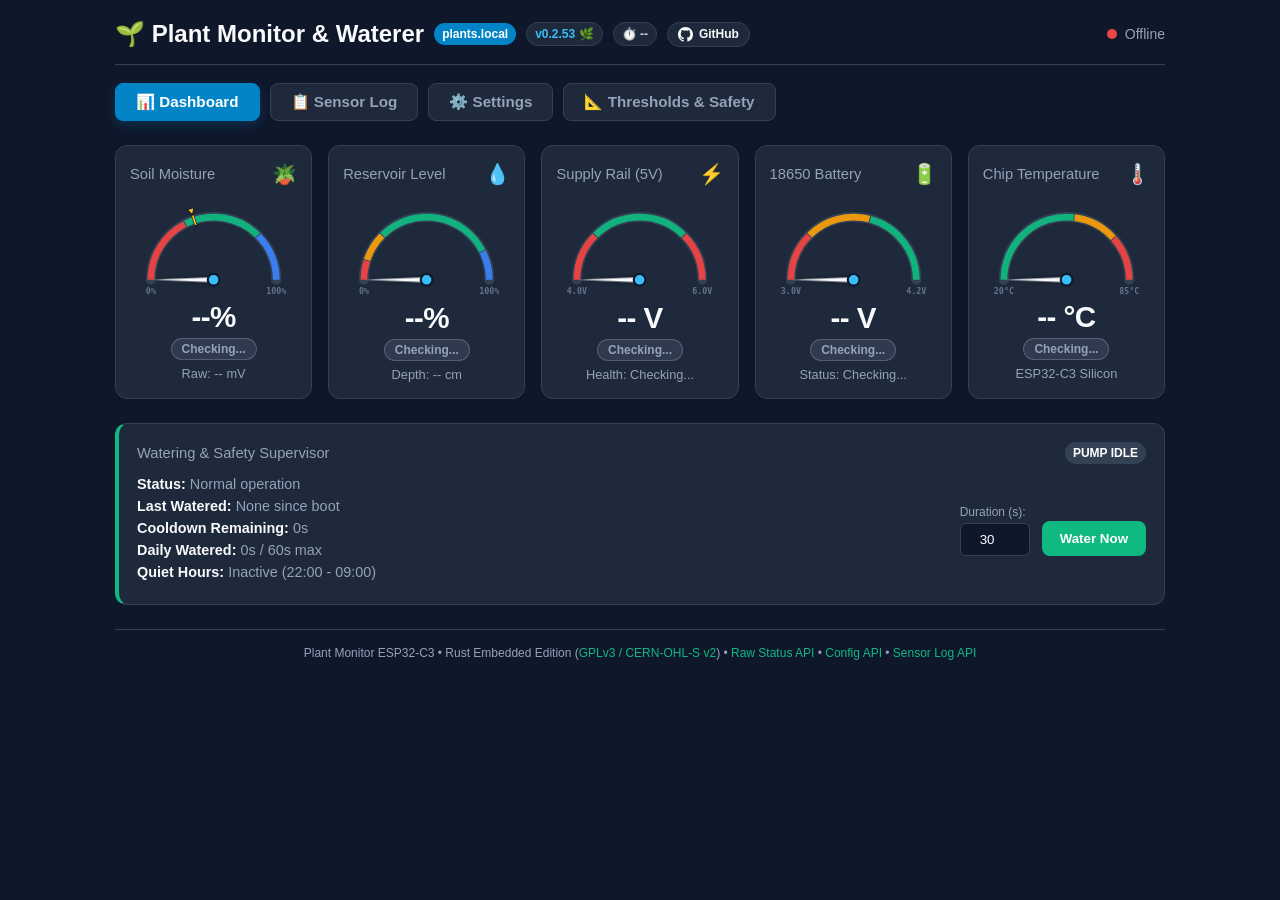
==== data/index.html @ 1d34c6ef "chore: bump firmware to v0.2.53" ====
<!DOCTYPE html>
<html lang="en">
<head>
    <meta charset="UTF-8">
    <meta name="viewport" content="width=device-width, initial-scale=1.0">
    <title>Plant Monitor & Waterer (ESP32-C3)</title>
    <!-- Web App Manifest & Mobile PWA Meta -->
    <link rel="manifest" href="/manifest.json" crossorigin="use-credentials">
    <meta name="theme-color" content="#0b1120">
    <meta name="color-scheme" content="dark">

    <!-- Apple iOS Safari Standalone Support -->
    <meta name="apple-mobile-web-app-capable" content="yes">
    <meta name="apple-mobile-web-app-status-bar-style" content="black-translucent">
    <meta name="apple-mobile-web-app-title" content="Plants">
    <link rel="apple-touch-icon" href="icon-192.png">
    <link rel="apple-touch-icon" sizes="512x512" href="icon-512.png">

    <!-- Standard Favicons -->
    <link rel="icon" type="image/svg+xml" href="favicon.svg">
    <link rel="icon" type="image/png" sizes="192x192" href="icon-192.png">
    <link rel="stylesheet" href="style.css?v=8">
</head>
<body>
    <div class="container">
        <header>
            <div class="header-title">
                <h1>🌱 Plant Monitor & Waterer</h1>
                <span class="badge" id="host-badge" title="Device mDNS Address">plants.local</span>
                <span class="badge" id="version-badge" style="background: #1e293b; color: #38bdf8; border: 1px solid #334155; font-size: 0.75rem;">v0.2.53 🌿</span>
                <span class="badge badge-uptime" id="uptime-badge" title="ESP32 System Uptime">⏱️ --</span>
                <span class="badge" id="header-ota-badge" style="display: none; background: rgba(16, 185, 129, 0.2); color: #34d399; border: 1px solid rgba(16, 185, 129, 0.4); font-size: 0.75rem; cursor: pointer;" title="New update available! Click to review.">✨ Update: --</span>
                <a href="https://github.com/thomaslr/plant-esp32" target="_blank" rel="noopener noreferrer" class="github-header-btn" title="View Project on GitHub">
                    <svg width="15" height="15" viewBox="0 0 24 24" fill="currentColor">
                        <path d="M12 0C5.37 0 0 5.37 0 12c0 5.31 3.435 9.795 8.205 11.385.6.105.825-.255.825-.57 0-.285-.015-1.23-.015-2.235-3.015.555-3.795-.735-4.035-1.41-.135-.345-.72-1.41-1.23-1.695-.42-.225-1.02-.78-.015-.795.945-.015 1.62.87 1.845 1.23 1.08 1.815 2.805 1.305 3.495.99.105-.78.42-1.305.765-1.605-2.67-.3-5.46-1.335-5.46-5.925 0-1.305.465-2.385 1.23-3.225-.12-.3-.54-1.53.12-3.18 0 0 1.005-.315 3.3 1.23.96-.27 1.98-.405 3-.405s2.04.135 3 .405c2.295-1.56 3.3-1.23 3.3-1.23.66 1.65.24 2.88.12 3.18.765.84 1.23 1.905 1.23 3.225 0 4.605-2.805 5.625-5.475 5.925.435.375.81 1.095.81 2.22 0 1.605-.015 2.895-.015 3.3 0 .315.225.69.825.57A12.02 12.02 0 0024 12c0-6.63-5.37-12-12-12z"/>
                    </svg>
                    <span>GitHub</span>
                </a>
            </div>
            <div class="header-status">
                <span id="conn-status" class="dot dot-disconnected"></span>
                <span id="conn-text">Connecting...</span>
            </div>
        </header>

        <!-- Navigation Tabs -->
        <nav class="nav-tabs">
            <button type="button" class="nav-tab active" id="tab-btn-dash">📊 Dashboard</button>
            <button type="button" class="nav-tab" id="tab-btn-logs">📋 Sensor Log</button>
            <button type="button" class="nav-tab" id="tab-btn-diag">⚙️ Settings</button>
            <button type="button" class="nav-tab" id="tab-btn-cfg">📐 Thresholds & Safety</button>
        </nav>

        <!-- =================================================================== -->
        <!-- DASHBOARD VIEW                                                      -->
        <!-- =================================================================== -->
        <div id="view-dashboard">
            <!-- Metric Gauges Cards (Circular Dials with Coloured Zones) -->
            <div class="grid cards">
                <!-- 1. Soil Moisture -->
                <div class="card dial-card" id="card-soil">
                    <div class="card-header">
                        <h3>Soil Moisture</h3>
                        <span class="card-icon">🪴</span>
                    </div>
                    <div class="dial-container">
                        <svg class="dial-svg" viewBox="0 0 200 125" id="svg-soil">
                            <path class="dial-bg-track" d="M 25 105 A 75 75 0 0 1 175 105" fill="none" stroke="#334155" stroke-width="12" stroke-linecap="round" />
                            <g id="zones-soil" class="dial-zones"></g>
                            <g id="marker-soil-trigger" class="dial-trigger-marker"></g>
                            <g id="needle-soil" class="dial-needle-group" style="transform: rotate(-90deg); transform-origin: 100px 105px;">
                                <polygon points="97,105 100,32 103,105" fill="#f8fafc" class="dial-needle" />
                                <circle cx="100" cy="105" r="7" fill="#38bdf8" stroke="#0f172a" stroke-width="2.5" class="dial-hub" />
                            </g>
                            <text x="25" y="122" class="dial-range-label" text-anchor="middle">0%</text>
                            <text x="175" y="122" class="dial-range-label" text-anchor="middle">100%</text>
                        </svg>
                    </div>
                    <div class="dial-readout">
                        <div class="card-value" id="val-soil">--%</div>
                        <div class="dial-badge-wrap">
                            <span class="dial-badge badge-neutral" id="badge-soil">Checking...</span>
                        </div>
                        <div class="card-sub" id="sub-soil">Raw: -- mV</div>
                    </div>
                </div>

                <!-- 2. Reservoir Level -->
                <div class="card dial-card" id="card-water">
                    <div class="card-header">
                        <h3>Reservoir Level</h3>
                        <span class="card-icon">💧</span>
                    </div>
                    <div class="dial-container">
                        <svg class="dial-svg" viewBox="0 0 200 125" id="svg-water">
                            <path class="dial-bg-track" d="M 25 105 A 75 75 0 0 1 175 105" fill="none" stroke="#334155" stroke-width="12" stroke-linecap="round" />
                            <g id="zones-water" class="dial-zones"></g>
                            <g id="needle-water" class="dial-needle-group" style="transform: rotate(-90deg); transform-origin: 100px 105px;">
                                <polygon points="97,105 100,32 103,105" fill="#f8fafc" class="dial-needle" />
                                <circle cx="100" cy="105" r="7" fill="#38bdf8" stroke="#0f172a" stroke-width="2.5" class="dial-hub" />
                            </g>
                            <text x="25" y="122" class="dial-range-label" text-anchor="middle">0%</text>
                            <text x="175" y="122" class="dial-range-label" text-anchor="middle">100%</text>
                        </svg>
                    </div>
                    <div class="dial-readout">
                        <div class="card-value" id="val-water">--%</div>
                        <div class="dial-badge-wrap">
                            <span class="dial-badge badge-neutral" id="badge-water">Checking...</span>
                        </div>
                        <div class="card-sub" id="sub-water">Depth: -- cm</div>
                    </div>
                </div>

                <!-- 3. Supply Rail (5V) -->
                <div class="card dial-card" id="card-voltage">
                    <div class="card-header">
                        <h3>Supply Rail (5V)</h3>
                        <span class="card-icon">⚡</span>
                    </div>
                    <div class="dial-container">
                        <svg class="dial-svg" viewBox="0 0 200 125" id="svg-voltage">
                            <path class="dial-bg-track" d="M 25 105 A 75 75 0 0 1 175 105" fill="none" stroke="#334155" stroke-width="12" stroke-linecap="round" />
                            <g id="zones-voltage" class="dial-zones"></g>
                            <g id="needle-voltage" class="dial-needle-group" style="transform: rotate(-90deg); transform-origin: 100px 105px;">
                                <polygon points="97,105 100,32 103,105" fill="#f8fafc" class="dial-needle" />
                                <circle cx="100" cy="105" r="7" fill="#38bdf8" stroke="#0f172a" stroke-width="2.5" class="dial-hub" />
                            </g>
                            <text x="25" y="122" class="dial-range-label" text-anchor="middle">4.0V</text>
                            <text x="175" y="122" class="dial-range-label" text-anchor="middle">6.0V</text>
                        </svg>
                    </div>
                    <div class="dial-readout">
                        <div class="card-value" id="val-voltage">-- V</div>
                        <div class="dial-badge-wrap">
                            <span class="dial-badge badge-neutral" id="badge-voltage">Checking...</span>
                        </div>
                        <div class="card-sub" id="sub-voltage">Health: Checking...</div>
                    </div>
                </div>

                <!-- 4. 18650 Battery -->
                <div class="card dial-card" id="card-battery">
                    <div class="card-header">
                        <h3>18650 Battery</h3>
                        <span class="card-icon">🔋</span>
                    </div>
                    <div class="dial-container">
                        <svg class="dial-svg" viewBox="0 0 200 125" id="svg-battery">
                            <path class="dial-bg-track" d="M 25 105 A 75 75 0 0 1 175 105" fill="none" stroke="#334155" stroke-width="12" stroke-linecap="round" />
                            <g id="zones-battery" class="dial-zones"></g>
                            <g id="needle-battery" class="dial-needle-group" style="transform: rotate(-90deg); transform-origin: 100px 105px;">
                                <polygon points="97,105 100,32 103,105" fill="#f8fafc" class="dial-needle" />
                                <circle cx="100" cy="105" r="7" fill="#38bdf8" stroke="#0f172a" stroke-width="2.5" class="dial-hub" />
                            </g>
                            <text x="25" y="122" class="dial-range-label" text-anchor="middle">3.0V</text>
                            <text x="175" y="122" class="dial-range-label" text-anchor="middle">4.2V</text>
                        </svg>
                    </div>
                    <div class="dial-readout">
                        <div class="card-value" id="val-battery">-- V</div>
                        <div class="dial-badge-wrap">
                            <span class="dial-badge badge-neutral" id="badge-battery">Checking...</span>
                        </div>
                        <div class="card-sub" id="sub-battery">Status: Checking...</div>
                    </div>
                </div>

                <!-- 5. Chip Temperature -->
                <div class="card dial-card" id="card-temp">
                    <div class="card-header">
                        <h3>Chip Temperature</h3>
                        <span class="card-icon">🌡️</span>
                    </div>
                    <div class="dial-container">
                        <svg class="dial-svg" viewBox="0 0 200 125" id="svg-temp">
                            <path class="dial-bg-track" d="M 25 105 A 75 75 0 0 1 175 105" fill="none" stroke="#334155" stroke-width="12" stroke-linecap="round" />
                            <g id="zones-temp" class="dial-zones"></g>
                            <g id="needle-temp" class="dial-needle-group" style="transform: rotate(-90deg); transform-origin: 100px 105px;">
                                <polygon points="97,105 100,32 103,105" fill="#f8fafc" class="dial-needle" />
                                <circle cx="100" cy="105" r="7" fill="#38bdf8" stroke="#0f172a" stroke-width="2.5" class="dial-hub" />
                            </g>
                            <text x="25" y="122" class="dial-range-label" text-anchor="middle">20°C</text>
                            <text x="175" y="122" class="dial-range-label" text-anchor="middle">85°C</text>
                        </svg>
                    </div>
                    <div class="dial-readout">
                        <div class="card-value" id="val-temp">-- °C</div>
                        <div class="dial-badge-wrap">
                            <span class="dial-badge badge-neutral" id="badge-temp">Checking...</span>
                        </div>
                        <div class="card-sub" id="sub-temp">ESP32-C3 Silicon</div>
                    </div>
                </div>

                <!-- 6. Air Temperature (SHT30) -->
                <div class="card dial-card" id="card-air-temp" style="display: none;">
                    <div class="card-header">
                        <h3>Air Temperature</h3>
                        <span class="card-icon">🌤️</span>
                    </div>
                    <div class="dial-container">
                        <svg class="dial-svg" viewBox="0 0 200 125" id="svg-air-temp">
                            <path class="dial-bg-track" d="M 25 105 A 75 75 0 0 1 175 105" fill="none" stroke="#334155" stroke-width="12" stroke-linecap="round" />
                            <g id="zones-air-temp" class="dial-zones"></g>
                            <g id="needle-air-temp" class="dial-needle-group" style="transform: rotate(-90deg); transform-origin: 100px 105px;">
                                <polygon points="97,105 100,32 103,105" fill="#f8fafc" class="dial-needle" />
                                <circle cx="100" cy="105" r="7" fill="#38bdf8" stroke="#0f172a" stroke-width="2.5" class="dial-hub" />
                            </g>
                            <text x="25" y="122" class="dial-range-label" text-anchor="middle">0°C</text>
                            <text x="175" y="122" class="dial-range-label" text-anchor="middle">50°C</text>
                        </svg>
                    </div>
                    <div class="dial-readout">
                        <div class="card-value" id="val-air-temp">-- °C</div>
                        <div class="dial-badge-wrap">
                            <span class="dial-badge badge-neutral" id="badge-air-temp">SHT30</span>
                        </div>
                        <div class="card-sub" id="sub-air-temp">Ambient Air</div>
                    </div>
                </div>

                <!-- 7. Relative Humidity (SHT30) -->
                <div class="card dial-card" id="card-humidity" style="display: none;">
                    <div class="card-header">
                        <h3>Relative Humidity</h3>
                        <span class="card-icon">🌫️</span>
                    </div>
                    <div class="dial-container">
                        <svg class="dial-svg" viewBox="0 0 200 125" id="svg-humidity">
                            <path class="dial-bg-track" d="M 25 105 A 75 75 0 0 1 175 105" fill="none" stroke="#334155" stroke-width="12" stroke-linecap="round" />
                            <g id="zones-humidity" class="dial-zones"></g>
                            <g id="needle-humidity" class="dial-needle-group" style="transform: rotate(-90deg); transform-origin: 100px 105px;">
                                <polygon points="97,105 100,32 103,105" fill="#f8fafc" class="dial-needle" />
                                <circle cx="100" cy="105" r="7" fill="#38bdf8" stroke="#0f172a" stroke-width="2.5" class="dial-hub" />
                            </g>
                            <text x="25" y="122" class="dial-range-label" text-anchor="middle">0%</text>
                            <text x="175" y="122" class="dial-range-label" text-anchor="middle">100%</text>
                        </svg>
                    </div>
                    <div class="dial-readout">
                        <div class="card-value" id="val-humidity">--%</div>
                        <div class="dial-badge-wrap">
                            <span class="dial-badge badge-neutral" id="badge-humidity">SHT30</span>
                        </div>
                        <div class="card-sub" id="sub-humidity">Air Moisture</div>
                    </div>
                </div>

                <!-- 8. Ambient Light (BH1750) -->
                <div class="card dial-card" id="card-light-lux" style="display: none;">
                    <div class="card-header">
                        <h3>Ambient Light</h3>
                        <span class="card-icon">☀️</span>
                    </div>
                    <div class="dial-container">
                        <svg class="dial-svg" viewBox="0 0 200 125" id="svg-light-lux">
                            <path class="dial-bg-track" d="M 25 105 A 75 75 0 0 1 175 105" fill="none" stroke="#334155" stroke-width="12" stroke-linecap="round" />
                            <g id="zones-light-lux" class="dial-zones"></g>
                            <g id="needle-light-lux" class="dial-needle-group" style="transform: rotate(-90deg); transform-origin: 100px 105px;">
                                <polygon points="97,105 100,32 103,105" fill="#f8fafc" class="dial-needle" />
                                <circle cx="100" cy="105" r="7" fill="#38bdf8" stroke="#0f172a" stroke-width="2.5" class="dial-hub" />
                            </g>
                            <text x="25" y="122" class="dial-range-label" text-anchor="middle">Shade</text>
                            <text x="100" y="22" class="dial-range-label" text-anchor="middle" style="font-size: 9px; fill: #64748b;">Medium</text>
                            <text x="175" y="122" class="dial-range-label" text-anchor="middle">Direct Sun</text>
                        </svg>
                    </div>
                    <div class="dial-readout">
                        <div class="card-value" id="val-light-lux">-- lx</div>
                        <div class="dial-badge-wrap">
                            <span class="dial-badge badge-neutral" id="badge-light-lux">BH1750</span>
                        </div>
                        <div class="card-sub" id="sub-light-lux">Horticultural Band</div>
                        <div class="dli-box" style="margin-top: 10px; padding: 6px 10px; background: rgba(255, 255, 255, 0.04); border: 1px solid rgba(255, 255, 255, 0.08); border-radius: 8px;">
                            <div style="display: flex; justify-content: space-between; align-items: center; font-size: 0.8rem; color: var(--text-muted);">
                                <span>☀️ Yesterday's DLI:</span>
                                <strong id="val-dli-yesterday" style="color: #38bdf8; font-size: 0.88rem;">-- mol/m²/d</strong>
                            </div>
                            <div id="sub-dli-yesterday" style="font-size: 0.72rem; color: #94a3b8; margin-top: 2px; text-align: right;">Awaiting day history</div>
                        </div>
                    </div>
                </div>

                <!-- 9. LDR Light Sensor -->
                <div class="card dial-card" id="card-ldr" style="display: none;">
                    <div class="card-header">
                        <h3>LDR Brightness</h3>
                        <span class="card-icon">💡</span>
                    </div>
                    <div class="dial-container">
                        <svg class="dial-svg" viewBox="0 0 200 125" id="svg-ldr">
                            <path class="dial-bg-track" d="M 25 105 A 75 75 0 0 1 175 105" fill="none" stroke="#334155" stroke-width="12" stroke-linecap="round" />
                            <g id="zones-ldr" class="dial-zones"></g>
                            <g id="needle-ldr" class="dial-needle-group" style="transform: rotate(-90deg); transform-origin: 100px 105px;">
                                <polygon points="97,105 100,32 103,105" fill="#f8fafc" class="dial-needle" />
                                <circle cx="100" cy="105" r="7" fill="#38bdf8" stroke="#0f172a" stroke-width="2.5" class="dial-hub" />
                            </g>
                            <text x="25" y="122" class="dial-range-label" text-anchor="middle">0%</text>
                            <text x="175" y="122" class="dial-range-label" text-anchor="middle">100%</text>
                        </svg>
                    </div>
                    <div class="dial-readout">
                        <div class="card-value" id="val-ldr">--%</div>
                        <div class="dial-badge-wrap">
                            <span class="dial-badge badge-neutral" id="badge-ldr">GPIO 1 ADC</span>
                        </div>
                        <div class="card-sub" id="sub-ldr">Photoresistor</div>
                    </div>
                </div>
            </div>

            <!-- Pump Control & Safety Panel -->
            <div class="card pump-panel">
                <div class="card-header">
                    <h3>Watering & Safety Supervisor</h3>
                    <span id="pump-state-badge" class="badge badge-idle">PUMP IDLE</span>
                </div>
                <div class="pump-grid">
                    <div class="pump-info">
                        <p><strong>Status:</strong> <span id="pump-inhibit-reason">Normal operation</span></p>
                        <p><strong>Last Watered:</strong> <span id="pump-last-watered">None since boot</span></p>
                        <p><strong>Cooldown Remaining:</strong> <span id="pump-cooldown">0s</span></p>
                        <p><strong>Daily Watered:</strong> <span id="pump-daily">0s / 60s max</span></p>
                        <p><strong>Quiet Hours:</strong> <span id="pump-quiet-hours">Inactive (22:00 - 09:00)</span></p>
                    </div>
                    <div class="pump-actions">
                        <div class="action-inputs">
                            <label for="water-duration">Duration (s):</label>
                            <input type="number" id="water-duration" min="1" max="60" value="30">
                        </div>
                        <button id="btn-water" class="btn btn-primary">Water Now</button>
                    </div>
                </div>
            </div>
        </div>

        <!-- =================================================================== -->
        <!-- SENSOR LOG & TELEMETRY HISTORY VIEW                                 -->
        <!-- =================================================================== -->
        <div id="view-logs" style="display: none;">
            <div class="settings-header">
                <h2>📋 Sensor Log & Telemetry History</h2>
                <p>In-RAM circular ring buffer retaining up to 100 recent sensor readings without flash wear. Trimmed automatically as new readings arrive.</p>
            </div>

            <!-- Interactive Historical Telemetry Graph -->
            <div class="card graph-card" style="margin-bottom: 20px;">
                <div class="graph-header">
                    <div class="graph-title-group">
                        <span class="card-icon">📈</span>
                        <h3 style="margin: 0;">Telemetry Trends</h3>
                        <span id="chart-scale-badge" class="scale-badge">Fixed (0–100%)</span>
                        <button type="button" id="chart-autoscale-btn" class="autoscale-btn" title="Toggle between Dynamic Auto-Scale (fits sensor data range) and Fixed Scale">
                            <span>📐</span>
                            <span id="autoscale-btn-text">Auto-Scale: Off</span>
                        </button>
                    </div>
                    <!-- Series Toggles -->
                    <div class="graph-series-toggles" id="graph-toggles">
                        <button type="button" class="series-pill active" data-series="soil" style="--series-color: #10b981;">
                            <span class="series-dot"></span> Soil Moisture (%)
                        </button>
                        <button type="button" class="series-pill active" data-series="water" style="--series-color: #38bdf8;">
                            <span class="series-dot"></span> Water Depth (cm)
                        </button>
                        <button type="button" class="series-pill active" data-series="supply" style="--series-color: #f59e0b;">
                            <span class="series-dot"></span> Supply Rail (V)
                        </button>
                        <button type="button" class="series-pill" data-series="battery" style="--series-color: #a855f7;">
                            <span class="series-dot"></span> Battery (V)
                        </button>
                        <button type="button" class="series-pill" data-series="temp" style="--series-color: #f43f5e;">
                            <span class="series-dot"></span> Chip Temp (°C)
                        </button>
                        <button type="button" class="series-pill" id="pill-air-temp" data-series="air_temp" style="--series-color: #06b6d4; display: none;">
                            <span class="series-dot"></span> Air Temp (°C)
                        </button>
                        <button type="button" class="series-pill" id="pill-humidity" data-series="humidity" style="--series-color: #3b82f6; display: none;">
                            <span class="series-dot"></span> Humidity (%)
                        </button>
                        <button type="button" class="series-pill" id="pill-light-lux" data-series="light_lux" style="--series-color: #eab308; display: none;">
                            <span class="series-dot"></span> Light (Lux)
                        </button>
                        <button type="button" class="series-pill" id="pill-ldr" data-series="ldr" style="--series-color: #f97316; display: none;">
                            <span class="series-dot"></span> LDR Light (%)
                        </button>
                    </div>
                </div>

                <div class="canvas-wrapper" id="canvas-wrapper" style="position: relative; width: 100%; height: 280px; margin-top: 14px;">
                    <canvas id="telemetry-chart"></canvas>
                    <div id="chart-tooltip" class="chart-tooltip" style="display: none;"></div>
                </div>
            </div>

            <div class="card" style="margin-bottom: 24px;">
                <div class="log-header">
                    <div style="display: flex; align-items: center; gap: 12px; flex-wrap: wrap;">
                        <h3 style="margin: 0;">Recent Telemetry Readings</h3>
                        <span id="log-count-badge" class="badge" style="background: #1e293b; color: #38bdf8; border: 1px solid #334155; font-size: 0.75rem;">Capacity: 150 in Flash</span>
                    </div>
                    <div style="display: flex; align-items: center; gap: 8px;">
                        <label for="select-log-limit" style="font-size: 0.85rem; color: #94a3b8; margin: 0;">Show:</label>
                        <select id="select-log-limit" style="background: #1e293b; color: #f8fafc; border: 1px solid #334155; border-radius: 6px; padding: 4px 8px; font-size: 0.85rem;">
                            <option value="15">15 readings</option>
                            <option value="30">30 readings</option>
                            <option value="50" selected>50 readings</option>
                            <option value="100">100 readings</option>
                            <option value="150">150 readings (max)</option>
                        </select>
                        <button id="btn-refresh-logs" class="btn btn-small">Refresh</button>
                    </div>
                </div>
                <div class="table-container">
                    <table id="log-table">
                        <thead>
                            <tr>
                                <th>#</th>
                                <th>Time</th>
                                <th>Soil</th>
                                <th>Water</th>
                                <th>Supply</th>
                                <th>Chip Temp</th>
                                <th id="th-air-temp">Air Temp</th>
                                <th id="th-humidity">Humidity</th>
                                <th id="th-light">Light</th>
                            </tr>
                        </thead>
                        <tbody id="log-body">
                            <tr><td colspan="9" style="text-align:center;">Loading logs...</td></tr>
                        </tbody>
                    </table>
                </div>
            </div>
        </div>

        <!-- =================================================================== -->
        <!-- HARDWARE DIAGNOSTICS & SYSTEM CONTROLS VIEW                         -->
        <!-- =================================================================== -->
        <div id="view-diagnostics" style="display: none;">
            <div class="settings-header">
                <h2>⚙️ Settings & System Controls</h2>
                <p>Network identity, Wi-Fi radio tuning, microcontroller telemetry, peripheral tools, and over-the-air firmware updates.</p>
            </div>

            <form id="network-form" style="margin-bottom: 24px;">
                <div class="grid diag-page-grid">
                    <!-- Section 1: Network & Device Identity -->
                    <div class="card settings-section" style="margin-bottom: 0;">
                        <div class="section-title">
                            <span class="card-icon">🌐</span>
                            <h3>Network & Device Identity</h3>
                        </div>
                        <p class="section-desc">Local network hostname used for mDNS discovery and DHCP identification. Requires reboot to apply.</p>
                        <div class="form-grid">
                            <div class="form-group">
                                <label for="cfg-system-hostname">mDNS Hostname:</label>
                                <div class="input-suffix-group">
                                    <input type="text" id="cfg-system-hostname" pattern="[a-zA-Z0-9-]+" maxlength="32" placeholder="plants" required>
                                    <span class="input-suffix">.local</span>
                                </div>
                                <span class="field-hint">e.g. entering <code>plants1</code> will become <code>plants1.local</code> on reboot. Letters, numbers, and hyphens only.</span>
                            </div>
                        </div>
                    </div>

                    <!-- Section 2: Wi-Fi & RF Radio Power -->
                    <div class="card settings-section" style="margin-bottom: 0;">
                        <div class="section-title">
                            <span class="card-icon">📶</span>
                            <h3>Wi-Fi & RF Radio Power</h3>
                        </div>
                        <p class="section-desc">Tune Wi-Fi transmit power and radio sleep to balance chip heat, signal range, and network responsiveness. Radio updates apply immediately upon saving.</p>
                        <div class="form-grid">
                            <div class="form-group">
                                <label for="cfg-wifi-tx-power">RF Transmit Power:</label>
                                <select id="cfg-wifi-tx-power">
                                    <option value="44">+11.0 dBm (Lowest Heat / Same Room, ~13mW)</option>
                                    <option value="52">+13.0 dBm (Low Power, ~20mW)</option>
                                    <option value="60">+15.0 dBm (Medium Power, ~32mW)</option>
                                    <option value="68">+17.0 dBm (High Power, ~50mW)</option>
                                    <option value="78" selected>+19.5 dBm (Maximum Reliability / Recommended, ~100mW)</option>
                                </select>
                                <span class="field-hint">ESP32-C3 SuperMini's miniature ceramic antenna requires +19.5 dBm for fast, zero-retransmission web UI loading.</span>
                            </div>
                            <div class="form-group">
                                <label class="checkbox-label" for="cfg-wifi-modem-sleep" style="display: flex; align-items: center; gap: 8px; cursor: pointer; margin-top: 8px;">
                                    <input type="checkbox" id="cfg-wifi-modem-sleep" checked style="width: auto; height: 18px; margin: 0; cursor: pointer;">
                                    <span>Enable Modem Sleep (DTIM Power Saving)</span>
                                </label>
                                <span class="field-hint">Off keeps radio actively listening for instant web responses. On (Recommended) reduces idle power & chip heat without loss of range.</span>
                            </div>
                            <div class="form-group">
                                <label class="checkbox-label" for="cfg-wifi-force-20mhz" style="display: flex; align-items: center; gap: 8px; cursor: pointer; margin-top: 8px;">
                                    <input type="checkbox" id="cfg-wifi-force-20mhz" checked style="width: auto; height: 18px; margin: 0; cursor: pointer;">
                                    <span>Lock to 20 MHz Bandwidth (HT20)</span>
                                </label>
                                <span class="field-hint">Halves baseband RF processing overhead to reduce heat and 2.4 GHz interference. Does not affect other devices on your network.</span>
                            </div>
                        </div>
                    </div>

                    <!-- Section 3: Optional Environmental Sensors (SHT30, BH1750, LDR) -->
                    <div class="card settings-section" style="margin-bottom: 0;">
                        <div class="section-title">
                            <span class="card-icon">🌿</span>
                            <h3>Optional Environmental Sensors</h3>
                        </div>
                        <p class="section-desc">Toggle sampling, dashboard dials, and trend graphs for I2C and analog expansion sensors attached to the board.</p>
                        <div class="form-grid">
                            <div class="form-group">
                                <label class="checkbox-label" for="cfg-env-sht30" style="display: flex; align-items: center; gap: 8px; cursor: pointer; margin-top: 8px;">
                                    <input type="checkbox" id="cfg-env-sht30" style="width: auto; height: 18px; margin: 0; cursor: pointer;">
                                    <span><strong>Enable SHT30 Sensor</strong> (Air Temp & Relative Humidity)</span>
                                </label>
                                <span class="field-hint">I2C (SCL=GPIO5, SDA=GPIO6, Addr 0x44/0x45). Adds ambient air temperature & humidity dials and trend curves.</span>
                            </div>
                            <div class="form-group">
                                <label class="checkbox-label" for="cfg-env-bh1750" style="display: flex; align-items: center; gap: 8px; cursor: pointer; margin-top: 8px;">
                                    <input type="checkbox" id="cfg-env-bh1750" style="width: auto; height: 18px; margin: 0; cursor: pointer;">
                                    <span><strong>Enable BH1750 Sensor</strong> (Ambient Light Lux)</span>
                                </label>
                                <span class="field-hint">I2C (SCL=GPIO5, SDA=GPIO6, Addr 0x23/0x5C). High-precision digital illuminance meter (0–65,535 lx).</span>
                            </div>
                            <div class="form-group" style="grid-column: 1 / -1;">
                                <label class="checkbox-label" for="cfg-env-ldr" style="display: flex; align-items: center; gap: 8px; cursor: pointer; margin-top: 8px;">
                                    <input type="checkbox" id="cfg-env-ldr" style="width: auto; height: 18px; margin: 0; cursor: pointer;">
                                    <span><strong>Enable LDR Light Sensor</strong> (Analog Brightness %)</span>
                                </label>
                                <span class="field-hint">Analog ADC1 Channel 1 on GPIO 1 with 10k divider (0% Pitch Dark to 100% Bright Sunlight).</span>
                            </div>
                        </div>
                    </div>
                </div>

                <!-- Network & Settings Action Buttons -->
                <div class="settings-actions" style="margin-top: 16px; margin-bottom: 24px;">
                    <button type="submit" id="btn-save-net" class="btn btn-primary">💾 Save Settings</button>
                    <button type="button" id="btn-reload-net" class="btn btn-secondary" style="width: auto; margin-top: 0;">🔄 Discard & Reload</button>
                    <button type="button" id="btn-settings-reboot" class="btn btn-warning" style="width: auto; margin-top: 0;">🔄 Reboot Device</button>
                    <div id="net-status-msg" class="cfg-status-msg"></div>
                </div>
            </form>

            <div class="grid diag-page-grid">
                <!-- Card 1: Hardware Diagnostics & System Status -->
                <div class="card">
                    <div class="card-header">
                        <h3>Hardware Diagnostics</h3>
                        <span class="card-icon">🎛️</span>
                    </div>
                    <ul class="diag-list">
                        <li><span>IP Address:</span> <strong id="diag-ip">--</strong></li>
                        <li><span>mDNS Host:</span> <strong id="diag-mdns">plants.local</strong></li>
                        <li><span>Wi-Fi Signal:</span> <strong id="diag-rssi">-- dBm</strong></li>
                        <li><span>System Uptime:</span> <strong id="diag-uptime">--</strong></li>
                        <li><span>Device Time:</span> <strong id="diag-time">--</strong></li>
                        <li><span>NTP Status:</span> <strong id="diag-ntp">--</strong></li>
                        <li><span>Preventive Resets:</span> <strong id="diag-resets">0</strong></li>
                    </ul>
                    <button id="btn-sensor-reset" class="btn btn-secondary" style="width: 100%; margin-top: 14px;">Force Ultrasonic Reset</button>
                    <div style="display: flex; gap: 8px; margin-top: 8px;">
                        <button id="btn-diag-reboot" class="btn btn-warning" style="flex: 1; margin-top: 0;">Reboot Device</button>
                        <button id="btn-wifi-reset" class="btn btn-secondary" style="flex: 1; margin-top: 0;">Reset Wi-Fi</button>
                    </div>
                </div>

                <!-- Card 2: Firmware & Dual-Slot OTA Management -->
                <div class="card">
                    <div class="card-header">
                        <h3>Firmware & OTA Updates</h3>
                        <span class="card-icon">🚀</span>
                    </div>
                    <ul class="diag-list" style="margin-bottom: 14px;">
                        <li><span>Installed Firmware:</span> <strong id="diag-ota-ver">v0.2.48</strong></li>
                        <li><span>Active Boot Slot:</span> <strong id="diag-ota-slot">--</strong></li>
                        <li><span>Daily Update Check:</span> <strong id="diag-ota-status">Checking...</strong></li>
                    </ul>
                    <div style="display: flex; gap: 8px; align-items: center; flex-wrap: wrap;">
                        <button id="btn-ota-check" class="btn btn-primary" style="flex: 1; min-width: 170px;">Check for Updates</button>
                        <span id="ota-avail-field" style="display: none; padding: 7px 12px; border-radius: 6px; font-size: 0.82rem; font-weight: 600; white-space: nowrap; cursor: pointer; transition: all 0.2s ease;" title="Click to view update details"></span>
                        <label class="btn btn-secondary" style="flex: 0 0 auto; text-align: center; cursor: pointer; margin: 0; display: flex; align-items: center; justify-content: center;">
                            Upload .bin
                            <input type="file" id="file-ota-upload" accept=".bin" style="display: none;">
                        </label>
                    </div>
                    <div id="ota-msg" style="font-size: 13px; margin-top: 10px; color: #8b949e; display: none;"></div>
                </div>

                <!-- Card 3: Onboard LED Signal Reference -->
                <div class="card">
                    <div class="card-header">
                        <h3>Status LED Signal Guide</h3>
                        <span class="card-icon">💡</span>
                    </div>
                    <p style="margin-bottom: 12px; font-size: 0.82rem; color: #94a3b8; line-height: 1.4;">
                        The onboard blue LED (GPIO 8) communicates operating state and active supervisor hardware faults:
                    </p>
                    <ul class="diag-list" style="font-size: 0.82rem;">
                        <li><span>💙 100ms Pulse (every 10s):</span> <strong>Normal Healthy Idle</strong></li>
                        <li><span>🌊 Solid ON:</span> <strong>Pump Active / Watering</strong></li>
                        <li><span>⚡ 10 Hz Strobe (Continuous):</span> <strong>OTA Flash Writing Active</strong></li>
                        <li><span>📶 200ms ON / 800ms OFF:</span> <strong>Connecting Wi-Fi / SoftAP</strong></li>
                        <li><span>🌐 Rapid Double Blip:</span> <strong>HTTP Web Request Active</strong></li>
                        <li><span>⚠️ 3 Pulses + Pause:</span> <strong>Soil Moisture Sensor Fault</strong></li>
                        <li><span>⚠️ 4 Pulses + Pause:</span> <strong>Ultrasonic Sensor Fault</strong></li>
                        <li><span>📉 Accelerando Sweep (3s):</span> <strong>Reservoir Empty / Cutoff</strong></li>
                        <li><span>🔘 Solid ON (held) + 5 Blips:</span> <strong>Hardware Factory Reset (BOOT)</strong></li>
                    </ul>
                </div>
            </div>
        </div>

        <!-- =================================================================== -->
        <!-- CONFIGURATION & THRESHOLDS VIEW                                     -->
        <!-- =================================================================== -->
        <div id="view-settings" style="display: none;">
            <div class="settings-header">
                <h2>📐 Gauge Thresholds & Safety Configuration</h2>
                <p>Adjust sensor trigger levels, dial colored ranges, and watering safety limits. Saved settings are committed directly to onboard non-volatile flash (NVS) and persist across power cycles.</p>
            </div>

            <form id="config-form">

                <!-- Section 1: Soil Moisture -->
                <div class="card settings-section">
                    <div class="section-title">
                        <span class="card-icon">🪴</span>
                        <h3>Soil Moisture Ranges & Calibration</h3>
                        <button type="button" class="info-circle-btn" id="btn-soil-cal-info" aria-label="Soil calibration guide" title="How to calibrate your soil probe">
                            <svg width="15" height="15" viewBox="0 0 24 24" fill="none" stroke="currentColor" stroke-width="2.5" stroke-linecap="round" stroke-linejoin="round">
                                <circle cx="12" cy="12" r="10"></circle>
                                <line x1="12" y1="16" x2="12" y2="12"></line>
                                <line x1="12" y1="8" x2="12.01" y2="8"></line>
                            </svg>
                        </button>
                    </div>
                    <p class="section-desc">Defines automatic watering trigger level, dial zones, and hardware probe ADC voltage calibration.</p>

                    <!-- Calibration Info Guide Card (Toggled via info circle) -->
                    <div id="soil-cal-info-panel" class="cal-info-card" style="display: none;">
                        <div class="cal-info-header">
                            <div class="cal-info-title">
                                <span>🌱</span> <strong>Quick Guide: Setting Your Soil Moisture Range</strong>
                            </div>
                            <button type="button" class="cal-info-close" id="btn-close-cal-info" aria-label="Close guide">&times;</button>
                        </div>
                        <div class="cal-info-body">
                            <p class="cal-info-intro">
                                Every plant and potting mix holds water differently. Calibrating sets the <strong>0% (Dry)</strong> and <strong>100% (Wet)</strong> range so your moisture gauge and auto-watering triggers are 100% accurate:
                            </p>
                            <div class="cal-info-steps">
                                <div class="cal-step-card">
                                    <span class="cal-step-num">1</span>
                                    <div>
                                        <strong>Dry Soil Baseline (0%):</strong> Insert the probe into your soil when it is dry and ready for watering. Wait ~10 seconds for the probe to settle in the soil, then click <strong>"📍 Sample Now"</strong> under Dry Calibration. The monitor stabilizes for 1.0s and takes 10 readings to find the clean median voltage.
                                    </div>
                                </div>
                                <div class="cal-step-card">
                                    <span class="cal-step-num">2</span>
                                    <div>
                                        <strong>Wet Soil Baseline (100%):</strong> Water your pot thoroughly until water drains from the bottom and the soil is fully saturated. Wait ~10 seconds for moisture to equalize around the probe, then click <strong>"📍 Sample Now"</strong> under Wet Calibration.
                                    </div>
                                </div>
                                <div class="cal-step-card">
                                    <span class="cal-step-num">3</span>
                                    <div>
                                        <strong>Save:</strong> Click <strong>"Save Settings"</strong> at the bottom. Your moisture gauge dial will now scale accurately from 0% to 100% for your actual soil!
                                    </div>
                                </div>
                            </div>
                        </div>
                    </div>

                    <div class="form-grid">
                        <div class="form-group">
                            <label for="cfg-soil-trigger">Trigger Threshold (%):</label>
                            <input type="number" id="cfg-soil-trigger" min="0" max="100" step="1" required>
                            <span class="field-hint">Auto-watering trigger threshold (marked on dial as ▼ pointer).</span>
                        </div>
                        <div class="form-group">
                            <label for="cfg-soil-opt-min">Optimal Range Min (%):</label>
                            <input type="number" id="cfg-soil-opt-min" min="0" max="100" step="1" required>
                            <span class="field-hint">Lower boundary of GREEN optimal zone (below this turns RED).</span>
                        </div>
                        <div class="form-group">
                            <label for="cfg-soil-opt-max">Optimal Range Max (%):</label>
                            <input type="number" id="cfg-soil-opt-max" min="0" max="100" step="1" required>
                            <span class="field-hint">Upper boundary of GREEN zone (above this is BLUE saturated).</span>
                        </div>
                        <div class="form-group">
                            <label for="cfg-soil-dry-adc">
                                Dry Probe Calibration (mV):
                                <button type="button" class="info-circle-btn-sm btn-trigger-cal-info" title="How to calibrate dry baseline" aria-label="Dry calibration guide">i</button>
                            </label>
                            <input type="number" id="cfg-soil-dry-adc" min="500" max="3200" step="1" required>
                            <button type="button" class="btn btn-secondary btn-cal-action" id="btn-cal-dry" title="Power probe for 1.0s and take 10 live readings to calibrate dry baseline"><span class="cal-pin-icon">📍</span> <span class="cal-btn-text">Sample Now</span></button>
                            <span class="field-hint">Reading in dry soil = 0% moisture baseline (auto-saves to Flash NVS).</span>
                        </div>
                        <div class="form-group">
                            <label for="cfg-soil-wet-adc">
                                Wet Probe Calibration (mV):
                                <button type="button" class="info-circle-btn-sm btn-trigger-cal-info" title="How to calibrate wet baseline" aria-label="Wet calibration guide">i</button>
                            </label>
                            <input type="number" id="cfg-soil-wet-adc" min="300" max="2500" step="1" required>
                            <button type="button" class="btn btn-secondary btn-cal-action" id="btn-cal-wet" title="Power probe for 1.0s and take 10 live readings to calibrate wet baseline"><span class="cal-pin-icon">📍</span> <span class="cal-btn-text">Sample Now</span></button>
                            <span class="field-hint">Reading in thoroughly saturated soil = 100% moisture baseline (auto-saves to Flash NVS).</span>
                        </div>
                    </div>
                </div>

                <!-- Section 2: Water Reservoir -->
                <div class="card settings-section">
                    <div class="section-title">
                        <span class="card-icon">💧</span>
                        <h3>Water Reservoir & Ultrasonic</h3>
                    </div>
                    <p class="section-desc">Configure tank physical dimensions, dry-run safety level, and refill alerts.</p>
                    <div class="form-grid">
                        <div class="form-group">
                            <label for="cfg-tank-height">Sensor to Tank Bottom (cm):</label>
                            <input type="number" id="cfg-tank-height" min="5" max="200" step="0.5" required>
                            <span class="field-hint">Total vertical distance from the ultrasonic sensor face down to the inside bottom of the tank.</span>
                        </div>
                        <div class="form-group">
                            <label for="cfg-sensor-offset">Sensor to Full Water Level (cm):</label>
                            <input type="number" id="cfg-sensor-offset" min="0" max="30" step="0.5" required>
                            <span class="field-hint">Air gap from sensor face down to the 100% full water surface (default: 3.0 cm).</span>
                        </div>
                        <div class="form-group">
                            <label for="cfg-tank-min-safe">Min Safe Level (cm):</label>
                            <input type="number" id="cfg-tank-min-safe" min="0" max="50" step="0.5" required>
                            <span class="field-hint">Below this depth, pump is inhibited to protect against dry running.</span>
                        </div>
                        <div class="form-group">
                            <label for="cfg-water-refill-warn">Refill Warning (%):</label>
                            <input type="number" id="cfg-water-refill-warn" min="5" max="80" step="1" required>
                            <span class="field-hint">Below this level, dial turns AMBER to prompt reservoir refill.</span>
                        </div>
                    </div>
                </div>

                <!-- Section 3: Power & Battery -->
                <div class="card settings-section">
                    <div class="section-title">
                        <span class="card-icon">⚡</span>
                        <h3>Power Supply & Battery Safeguards</h3>
                    </div>
                    <p class="section-desc">Voltage boundaries for 5V input rail and 18650 Li-Ion battery cell.</p>
                    <div class="form-grid">
                        <div class="form-group">
                            <label for="cfg-volt-min">5V Rail Low Warning (V):</label>
                            <input type="number" id="cfg-volt-min" min="3.5" max="5.2" step="0.1" required>
                            <span class="field-hint">Flags brown-out or weak USB power source (< 4.5V).</span>
                        </div>
                        <div class="form-group">
                            <label for="cfg-volt-max">5V Rail High Warning (V):</label>
                            <input type="number" id="cfg-volt-max" min="5.0" max="6.5" step="0.1" required>
                            <span class="field-hint">Flags over-voltage risk (> 5.5V).</span>
                        </div>
                        <div class="form-group">
                            <label for="cfg-batt-min">Battery Cutoff Warning (V):</label>
                            <input type="number" id="cfg-batt-min" min="2.8" max="3.6" step="0.05" required>
                            <span class="field-hint">Discharged boundary (RED zone on dial, default 3.3V).</span>
                        </div>
                        <div class="form-group">
                            <label for="cfg-batt-opt">Battery Good Min (V):</label>
                            <input type="number" id="cfg-batt-opt" min="3.4" max="4.0" step="0.05" required>
                            <span class="field-hint">Nominal charge boundary (GREEN zone, default 3.7V).</span>
                        </div>
                    </div>
                </div>

                <!-- Section 4: Chip Temperature -->
                <div class="card settings-section">
                    <div class="section-title">
                        <span class="card-icon">🌡️</span>
                        <h3>ESP32-C3 Thermal Limits</h3>
                    </div>
                    <p class="section-desc">Internal silicon temperature monitor thresholds.</p>
                    <div class="form-grid">
                        <div class="form-group">
                            <label for="cfg-temp-opt-max">Normal Max Temp (°C):</label>
                            <input type="number" id="cfg-temp-opt-max" min="30" max="75" step="1" required>
                            <span class="field-hint">Above this temperature, dial enters AMBER warm zone.</span>
                        </div>
                        <div class="form-group">
                            <label for="cfg-temp-high-warn">High Temp Warning (°C):</label>
                            <input type="number" id="cfg-temp-high-warn" min="50" max="95" step="1" required>
                            <span class="field-hint">Above this temperature, dial enters RED overheat zone.</span>
                        </div>
                    </div>
                </div>

                <!-- Section 5: Watering Safety Supervisor -->
                <div class="card settings-section">
                    <div class="section-title">
                        <span class="card-icon">🛡️</span>
                        <h3>Watering Safety Supervisor</h3>
                    </div>
                    <p class="section-desc">Pump runtime cutoffs, cooldown pauses, and anti-flood daily caps.</p>
                    <div class="form-grid">
                        <div class="form-group">
                            <label for="cfg-safe-max-pump">Max Continuous Run (s):</label>
                            <input type="number" id="cfg-safe-max-pump" min="5" max="180" step="1" required>
                            <span class="field-hint">Hard cutoff per single watering action.</span>
                        </div>
                        <div class="form-group">
                            <label for="cfg-safe-cooldown">Cooldown Pause (s):</label>
                            <input type="number" id="cfg-safe-cooldown" min="10" max="3600" step="10" required>
                            <span class="field-hint">Mandatory delay required between successive waterings.</span>
                        </div>
                        <div class="form-group">
                            <label for="cfg-safe-daily-limit">Daily Watering Cap (s):</label>
                            <input type="number" id="cfg-safe-daily-limit" min="10" max="600" step="1" required>
                            <span class="field-hint">Maximum cumulative pump run-time allowed in 24 hours (default: 93s).</span>
                        </div>
                        <div class="form-group" style="grid-column: 1 / -1; margin-top: 6px; border-top: 1px solid var(--border); padding-top: 12px;">
                            <label style="display: flex; align-items: center; gap: 8px; cursor: pointer;">
                                <input type="checkbox" id="cfg-safe-night-enabled" style="width: auto; height: auto;">
                                <strong>Enable Night Quiet Hours (No-Watering Protection)</strong>
                            </label>
                            <span class="field-hint">Inhibits automated watering during night or sleep hours based on NTP local time.</span>
                        </div>
                        <div class="form-group">
                            <label for="cfg-safe-night-start">Quiet Hours Start (Hour 0-23):</label>
                            <input type="number" id="cfg-safe-night-start" min="0" max="23" step="1" required>
                            <span class="field-hint">e.g. 22 for 10:00 PM (22:00).</span>
                        </div>
                        <div class="form-group">
                            <label for="cfg-safe-night-end">Quiet Hours End (Hour 0-23):</label>
                            <input type="number" id="cfg-safe-night-end" min="0" max="23" step="1" required>
                            <span class="field-hint">e.g. 9 for 09:00 AM (09:00).</span>
                        </div>
                    </div>
                </div>

                <!-- Section 6: Timing & Automation Intervals -->
                <div class="card settings-section">
                    <div class="section-title">
                        <span class="card-icon">⏱️</span>
                        <h3>Timing & Automation Intervals</h3>
                    </div>
                    <p class="section-desc">Frequency of automated soil moisture checks and automated pump run duration.</p>
                    <div class="form-grid">
                        <div class="form-group">
                            <label for="cfg-timing-read-interval">Moisture Check Interval (s):</label>
                            <input type="number" id="cfg-timing-read-interval" min="5" max="86400" step="1" required>
                            <span class="field-hint">How often the system reads sensors & checks soil moisture (default: 600s / 10 mins).</span>
                        </div>
                        <div class="form-group">
                            <label for="cfg-timing-auto-water-duration">Automated Watering Duration (s):</label>
                            <input type="number" id="cfg-timing-auto-water-duration" min="1" max="180" step="1" required>
                            <span class="field-hint">Pump run time when automatic watering triggers (default: 5s).</span>
                        </div>
                        <div class="form-group" style="grid-column: 1 / -1;">
                            <label for="cfg-timing-pump-speed">Pump Motor Speed: <strong id="cfg-timing-pump-speed-val" style="color: var(--accent); font-weight: 700;">60%</strong></label>
                            <div style="display: flex; align-items: center; gap: 12px; margin-top: 6px;">
                                <span style="font-size: 0.82rem; color: var(--text-muted);">20% (Quiet)</span>
                                <input type="range" id="cfg-timing-pump-speed" min="20" max="100" step="5" value="60" style="flex: 1; cursor: pointer;">
                                <span style="font-size: 0.82rem; color: var(--text-muted);">100% (Max)</span>
                            </div>
                            <span class="field-hint">Hardware 5 kHz PWM duty cycle. 60% runs whisper-quiet with gentle, splash-free flow.</span>
                        </div>
                    </div>
                </div>

                <!-- Form Action Buttons -->
                <div class="settings-actions" style="display: flex; gap: 8px; flex-wrap: wrap; align-items: center;">
                    <button type="submit" id="btn-save-cfg" class="btn btn-primary">💾 Save Settings to Flash</button>
                    <button type="button" id="btn-reload-cfg" class="btn btn-secondary" style="width: auto; margin-top: 0;">🔄 Discard & Reload</button>
                    <button type="button" id="btn-export-cfg" class="btn btn-secondary" style="width: auto; margin-top: 0;" title="Download current settings as JSON backup file">📥 Backup JSON</button>
                    <label class="btn btn-secondary" style="width: auto; margin: 0; cursor: pointer; display: inline-flex; align-items: center;" title="Restore settings from a saved JSON backup file">
                        📤 Restore JSON
                        <input type="file" id="file-cfg-import" accept=".json" style="display: none;">
                    </label>
                    <button type="button" id="btn-settings-reboot" class="btn btn-warning" style="width: auto; margin-top: 0;">🔄 Reboot Device</button>
                    <div id="cfg-status-msg" class="cfg-status-msg"></div>
                </div>
            </form>
        </div>

        <footer>
            Plant Monitor ESP32-C3 &bull; Rust Embedded Edition (<a href="https://github.com/thomaslr/plant-esp32/blob/main/LICENSE" target="_blank">GPLv3 / CERN-OHL-S v2</a>) &bull; <a href="/api/status" target="_blank">Raw Status API</a> &bull; <a href="/api/config" target="_blank">Config API</a> &bull; <a href="/api/sensor-log?n=20" target="_blank">Sensor Log API</a>
        </footer>
    </div>

    <!-- Firmware Update Modal Dialog -->
    <div id="modal-ota-update" class="modal-backdrop" style="display: none;">
        <div class="modal-dialog">
            <div class="modal-header">
                <h3>🚀 Firmware Update Available</h3>
                <button type="button" class="btn-close" id="btn-modal-ota-close" title="Close dialog">&times;</button>
            </div>
            <div class="modal-body">
                <div class="modal-version-row">
                    <span class="ver-chip ver-current" id="modal-ver-current">Current: v0.2.48</span>
                    <span class="ver-arrow">➔</span>
                    <span class="ver-chip ver-target" id="modal-ver-target">New: --</span>
                </div>
                <div id="modal-ota-date" style="font-size: 0.8rem; color: #94a3b8; margin-top: -6px;"></div>
                <div class="modal-section-title">What's New in this Release:</div>
                <div class="modal-changelog" id="modal-ota-changelog">
                    Loading release notes...
                </div>
                <div class="modal-prompt" style="font-size: 0.85rem; color: #f1f5f9; background: rgba(30, 41, 59, 0.7); padding: 10px 14px; border-radius: 6px; border: 1px solid #334155; line-height: 1.4;">
                    Please review the updates above before applying. Would you like to download and install this firmware update now?
                </div>
                <div class="modal-notice">
                    <span class="notice-icon">🛡️</span>
                    <div>
                        <strong>Safety & Settings Preserved:</strong> All calibration values, thresholds, and Wi-Fi credentials are stored in non-volatile flash and will remain intact. The pump will remain safely OFF while the update downloads (~30s) and reboots.
                    </div>
                </div>
            </div>
            <div class="modal-footer">
                <button type="button" class="btn btn-secondary" id="btn-modal-ota-cancel">Cancel</button>
                <button type="button" class="btn btn-primary" id="btn-modal-ota-confirm">Install Update & Reboot</button>
            </div>
        </div>
    </div>

    <script src="app.js?v=34"></script>
</body>
</html>
---- data/style.css ----
:root {
    --bg-color: #0f172a;
    --card-bg: #1e293b;
    --card-border: #334155;
    --text-primary: #f8fafc;
    --text-muted: #94a3b8;
    --primary: #10b981;
    --primary-hover: #059669;
    --warning: #f59e0b;
    --danger: #ef4444;
    --info: #3b82f6;
    --radius: 12px;
}

* {
    box-sizing: border-box;
    margin: 0;
    padding: 0;
    font-family: -apple-system, BlinkMacSystemFont, "Segoe UI", Roboto, Helvetica, Arial, sans-serif;
}

body {
    background-color: var(--bg-color);
    color: var(--text-primary);
    padding: 20px;
    display: flex;
    justify-content: center;
}

.container {
    width: 100%;
    max-width: 1050px;
}

header {
    display: flex;
    justify-content: space-between;
    align-items: center;
    padding-bottom: 16px;
    border-bottom: 1px solid var(--card-border);
    margin-bottom: 18px;
}

.header-title {
    display: flex;
    align-items: center;
    gap: 10px;
    flex-wrap: wrap;
}

.header-title h1 {
    font-size: 1.5rem;
    font-weight: 700;
}

.badge {
    background: #0284c7;
    color: white;
    font-size: 0.75rem;
    padding: 4px 8px;
    border-radius: 9999px;
    font-weight: 600;
}

.badge-uptime {
    background: #1e293b;
    color: #cbd5e1;
    border: 1px solid #334155;
    font-variant-numeric: tabular-nums;
    display: inline-flex;
    align-items: center;
    gap: 4px;
}

.github-header-btn {
    display: inline-flex;
    align-items: center;
    gap: 6px;
    background: #1e293b;
    border: 1px solid #334155;
    color: #f8fafc;
    padding: 4px 10px;
    border-radius: 9999px;
    font-size: 0.75rem;
    font-weight: 600;
    text-decoration: none;
    transition: all 0.2s ease;
}

.github-header-btn:hover {
    background: #334155;
    border-color: #64748b;
    color: #ffffff;
}

.badge-idle {
    background: #334155;
}

.badge-active {
    background: var(--danger);
    animation: pulse 1s infinite alternate;
}

@keyframes pulse {
    from { opacity: 0.7; }
    to { opacity: 1; }
}

.header-status {
    display: flex;
    align-items: center;
    gap: 8px;
    font-size: 0.875rem;
    color: var(--text-muted);
}

.dot {
    width: 10px;
    height: 10px;
    border-radius: 50%;
}

.dot-connected { background: var(--primary); }
.dot-disconnected { background: var(--danger); }

/* Navigation Tabs */
.nav-tabs {
    display: flex;
    gap: 10px;
    margin-bottom: 24px;
}

.nav-tab {
    background: #1e293b;
    color: var(--text-muted);
    border: 1px solid var(--card-border);
    border-radius: 8px;
    padding: 9px 20px;
    font-size: 0.95rem;
    font-weight: 600;
    cursor: pointer;
    transition: all 0.2s ease;
}

.nav-tab:hover {
    color: var(--text-primary);
    background: #334155;
}

.nav-tab.active {
    background: #0284c7;
    color: #ffffff;
    border-color: #0284c7;
    box-shadow: 0 4px 12px rgba(2, 132, 199, 0.25);
}

.grid {
    display: grid;
    gap: 16px;
}

.cards {
    grid-template-columns: repeat(auto-fit, minmax(190px, 1fr));
    margin-bottom: 24px;
}

.card {
    background: var(--card-bg);
    border: 1px solid var(--card-border);
    border-radius: var(--radius);
    padding: 18px;
}

.card-header {
    display: flex;
    justify-content: space-between;
    align-items: center;
    margin-bottom: 10px;
}

.card-header h3 {
    font-size: 0.92rem;
    color: var(--text-muted);
    font-weight: 500;
}

.card-icon {
    font-size: 1.25rem;
}

/* =============================================================================
   Dial Gauge Cards & SVG
   ============================================================================= */
.dial-card {
    display: flex;
    flex-direction: column;
    align-items: center;
    text-align: center;
    padding: 16px 14px;
}

.dial-card .card-header {
    width: 100%;
    margin-bottom: 6px;
}

.dial-container {
    width: 100%;
    max-width: 210px;
    margin: 0 auto;
}

.dial-svg {
    width: 100%;
    height: auto;
    display: block;
}

.dial-bg-track {
    fill: none;
    stroke: #334155;
    stroke-width: 12;
    stroke-linecap: round;
}

.dial-zone-arc {
    fill: none;
    stroke-width: 8;
    stroke-linecap: butt;
    opacity: 0.95;
    transition: stroke 0.3s ease;
}

.dial-needle-group {
    transform-origin: 100px 105px;
    transition: transform 0.6s cubic-bezier(0.2, 0.8, 0.2, 1);
}

.dial-needle {
    fill: #f8fafc;
    filter: drop-shadow(0 2px 4px rgba(0, 0, 0, 0.5));
}

.dial-hub {
    fill: #38bdf8;
    stroke: #0f172a;
    stroke-width: 2.5;
}

.dial-range-label {
    fill: #64748b;
    font-size: 10px;
    font-weight: 600;
    font-family: -apple-system, BlinkMacSystemFont, "Segoe UI", monospace;
    user-select: none;
}

.dial-readout {
    display: flex;
    flex-direction: column;
    align-items: center;
    margin-top: 4px;
    width: 100%;
}

.card-value {
    font-size: 1.85rem;
    font-weight: 700;
    color: #f8fafc;
    margin-bottom: 4px;
    letter-spacing: -0.02em;
}

.dial-badge-wrap {
    margin-bottom: 6px;
}

.dial-badge {
    display: inline-block;
    font-size: 0.75rem;
    font-weight: 600;
    padding: 3px 10px;
    border-radius: 9999px;
    transition: all 0.3s ease;
}

.badge-success {
    background: rgba(16, 185, 129, 0.15);
    color: #34d399;
    border: 1px solid rgba(16, 185, 129, 0.35);
}

.badge-warning {
    background: rgba(245, 158, 11, 0.15);
    color: #fbbf24;
    border: 1px solid rgba(245, 158, 11, 0.35);
}

.badge-danger {
    background: rgba(239, 68, 68, 0.15);
    color: #f87171;
    border: 1px solid rgba(239, 68, 68, 0.35);
}

.badge-info {
    background: rgba(59, 130, 246, 0.15);
    color: #60a5fa;
    border: 1px solid rgba(59, 130, 246, 0.35);
}

.badge-neutral {
    background: rgba(148, 163, 184, 0.15);
    color: #94a3b8;
    border: 1px solid rgba(148, 163, 184, 0.35);
}

.card-sub {
    font-size: 0.8rem;
    color: var(--text-muted);
}

/* =============================================================================
   Pump Panel
   ============================================================================= */
.pump-panel {
    margin-bottom: 24px;
    background: #1e293b;
    border-left: 4px solid var(--primary);
}

.pump-grid {
    display: flex;
    flex-wrap: wrap;
    justify-content: space-between;
    align-items: center;
    gap: 16px;
    margin-top: 12px;
}

.pump-info p {
    font-size: 0.9rem;
    margin-bottom: 6px;
    color: var(--text-muted);
}

.pump-info strong {
    color: var(--text-primary);
}

.pump-actions {
    display: flex;
    align-items: flex-end;
    gap: 12px;
}

.action-inputs {
    display: flex;
    flex-direction: column;
    gap: 4px;
}

.action-inputs label {
    font-size: 0.75rem;
    color: var(--text-muted);
}

.action-inputs input {
    background: #0f172a;
    border: 1px solid var(--card-border);
    color: white;
    padding: 8px;
    border-radius: 6px;
    width: 70px;
    text-align: center;
}

.btn {
    padding: 10px 18px;
    border-radius: 8px;
    border: none;
    font-weight: 600;
    cursor: pointer;
    transition: background 0.2s;
}

.btn-primary {
    background: var(--primary);
    color: white;
}

.btn-primary:hover {
    background: var(--primary-hover);
}

.btn-secondary {
    background: #334155;
    color: white;
    margin-top: 12px;
    width: 100%;
}

.btn-secondary:hover {
    background: #475569;
}

.btn-warning {
    background: #d97706;
    color: white;
}

.btn-warning:hover {
    background: #b45309;
}

.btn-danger {
    background: #dc2626;
    color: white;
}

.btn-danger:hover {
    background: #b91c1c;
}

.input-suffix-group {
    display: flex;
    align-items: stretch;
}

.input-suffix-group input {
    border-top-right-radius: 0;
    border-bottom-right-radius: 0;
    flex: 1;
}

.input-suffix {
    display: flex;
    align-items: center;
    background: #1e293b;
    border: 1px solid var(--card-border);
    border-left: none;
    padding: 0 12px;
    border-top-right-radius: 6px;
    border-bottom-right-radius: 6px;
    font-size: 0.95rem;
    font-weight: 600;
    color: #94a3b8;
    user-select: none;
}

.input-suffix-group:focus-within .input-suffix {
    border-color: #38bdf8;
}

.btn-small {
    padding: 4px 10px;
    font-size: 0.8rem;
    background: #334155;
    color: white;
}

/* Diag & Table */
.diag-grid {
    grid-template-columns: 1fr 1.6fr;
    margin-bottom: 24px;
}

.diag-page-grid {
    grid-template-columns: repeat(auto-fit, minmax(320px, 1fr));
    margin-bottom: 24px;
}

/* Telemetry Graph */
.graph-card {
    background: var(--card-bg);
}

.graph-header {
    display: flex;
    justify-content: space-between;
    align-items: center;
    flex-wrap: wrap;
    gap: 12px;
}

.graph-title-group {
    display: flex;
    align-items: center;
    gap: 8px;
    flex-wrap: wrap;
}

.autoscale-btn {
    display: inline-flex;
    align-items: center;
    gap: 5px;
    padding: 3px 10px;
    border-radius: 14px;
    font-size: 0.75rem;
    font-weight: 600;
    color: #94a3b8;
    background: #1e293b;
    border: 1px solid #334155;
    cursor: pointer;
    transition: all 0.2s ease;
    user-select: none;
}

.autoscale-btn:hover {
    background: #273549;
    color: #f8fafc;
    border-color: #475569;
}

.autoscale-btn.active {
    color: #38bdf8;
    background: rgba(14, 165, 233, 0.15);
    border-color: #38bdf8;
    box-shadow: 0 0 8px rgba(56, 189, 248, 0.25);
}

.scale-badge {
    font-size: 0.72rem;
    color: #94a3b8;
    background: rgba(30, 41, 59, 0.7);
    border: 1px solid #334155;
    border-radius: 4px;
    padding: 2px 7px;
    font-weight: 500;
}

.graph-series-toggles {
    display: flex;
    flex-wrap: wrap;
    gap: 8px;
}

.series-pill {
    display: inline-flex;
    align-items: center;
    gap: 6px;
    padding: 5px 12px;
    border-radius: 20px;
    font-size: 0.8rem;
    font-weight: 500;
    color: #94a3b8;
    background: #1e293b;
    border: 1px solid #334155;
    cursor: pointer;
    transition: all 0.2s ease;
    user-select: none;
}

.series-pill .series-dot {
    width: 8px;
    height: 8px;
    border-radius: 50%;
    background: #64748b;
    transition: all 0.2s ease;
}

.series-pill:hover {
    background: #273549;
    color: #f8fafc;
}

.series-pill.active {
    color: #f8fafc;
    background: rgba(30, 41, 59, 0.95);
    border-color: var(--series-color);
    box-shadow: 0 0 10px rgba(0, 0, 0, 0.4);
}

.series-pill.active .series-dot {
    background: var(--series-color);
    box-shadow: 0 0 6px var(--series-color);
}

.canvas-wrapper {
    position: relative;
    width: 100%;
    height: 280px;
    background: rgba(15, 23, 42, 0.7);
    border-radius: 8px;
    border: 1px solid #334155;
    overflow: hidden;
}

#telemetry-chart {
    width: 100%;
    height: 100%;
    display: block;
    cursor: crosshair;
}

.chart-tooltip {
    position: absolute;
    pointer-events: none;
    z-index: 20;
    background: rgba(15, 23, 42, 0.96);
    border: 1px solid #475569;
    border-radius: 8px;
    padding: 8px 12px;
    font-size: 0.8rem;
    color: #f8fafc;
    box-shadow: 0 8px 24px rgba(0, 0, 0, 0.6);
    backdrop-filter: blur(6px);
    line-height: 1.5;
    transform: translate(-50%, 0);
    white-space: nowrap;
    transition: opacity 0.1s ease;
}

.chart-tooltip-title {
    font-weight: 600;
    color: #94a3b8;
    margin-bottom: 4px;
    border-bottom: 1px solid #334155;
    padding-bottom: 3px;
}

.chart-tooltip-row {
    display: flex;
    align-items: center;
    gap: 8px;
}

@media (max-width: 768px) {
    .diag-grid {
        grid-template-columns: 1fr;
    }
}

.diag-list {
    list-style: none;
    margin-top: 12px;
}

.diag-list li {
    display: flex;
    justify-content: space-between;
    padding: 6px 0;
    border-bottom: 1px solid #334155;
    font-size: 0.875rem;
}

.log-header {
    display: flex;
    justify-content: space-between;
    align-items: center;
    margin-bottom: 12px;
}

.table-container {
    overflow-x: auto;
    max-height: 220px;
}

table {
    width: 100%;
    border-collapse: collapse;
    font-size: 0.8rem;
    text-align: left;
}

th, td {
    padding: 8px 10px;
    border-bottom: 1px solid #334155;
}

th {
    color: var(--text-muted);
    font-weight: 600;
}

/* =============================================================================
   Configuration View & Form Styling
   ============================================================================= */
.settings-header {
    margin-bottom: 24px;
}

.settings-header h2 {
    font-size: 1.4rem;
    color: #f8fafc;
    margin-bottom: 8px;
}

.settings-header p {
    font-size: 0.9rem;
    color: var(--text-muted);
    line-height: 1.5;
}

.settings-section {
    margin-bottom: 20px;
    border-top: 3px solid #0284c7;
}

.section-title {
    display: flex;
    align-items: center;
    gap: 10px;
    margin-bottom: 4px;
}

.section-title h3 {
    font-size: 1.05rem;
    color: #f8fafc;
    font-weight: 600;
}

.section-desc {
    font-size: 0.825rem;
    color: var(--text-muted);
    margin-bottom: 16px;
}

.form-grid {
    display: grid;
    grid-template-columns: repeat(auto-fit, minmax(210px, 1fr));
    gap: 16px;
}

.form-group {
    display: flex;
    flex-direction: column;
    gap: 6px;
}

.form-group label {
    font-size: 0.85rem;
    font-weight: 600;
    color: #cbd5e1;
}

.form-group input,
.form-group select {
    background: #0f172a;
    border: 1px solid var(--card-border);
    color: white;
    padding: 9px 12px;
    border-radius: 6px;
    font-size: 0.95rem;
    transition: border-color 0.2s, box-shadow 0.2s;
}

.form-group input:focus,
.form-group select:focus {
    border-color: #38bdf8;
    outline: none;
    box-shadow: 0 0 0 2px rgba(56, 189, 248, 0.2);
}

.field-hint {
    font-size: 0.72rem;
    color: #64748b;
    line-height: 1.35;
}

.settings-actions {
    display: flex;
    align-items: center;
    gap: 14px;
    margin-top: 24px;
    margin-bottom: 32px;
    flex-wrap: wrap;
}

.cfg-status-msg {
    font-size: 0.9rem;
    font-weight: 600;
    padding: 10px 18px;
    border-radius: 8px;
    display: none;
}

.cfg-status-msg.status-ok {
    display: inline-block;
    background: rgba(16, 185, 129, 0.15);
    color: #34d399;
    border: 1px solid rgba(16, 185, 129, 0.4);
}

.cfg-status-msg.status-err {
    display: inline-block;
    background: rgba(239, 68, 68, 0.15);
    color: #f87171;
    border: 1px solid rgba(239, 68, 68, 0.4);
}

footer {
    text-align: center;
    font-size: 0.75rem;
    color: var(--text-muted);
    margin-top: 24px;
    padding-top: 16px;
    border-top: 1px solid var(--card-border);
}

footer a {
    color: var(--primary);
    text-decoration: none;
}

/* ============================================================================= */
/* OTA Update Modal Dialog                                                       */
/* ============================================================================= */
.modal-backdrop {
    position: fixed;
    top: 0;
    left: 0;
    width: 100vw;
    height: 100vh;
    background: rgba(15, 23, 42, 0.8);
    backdrop-filter: blur(4px);
    display: flex;
    align-items: center;
    justify-content: center;
    z-index: 1000;
}

.modal-dialog {
    background: var(--card-bg);
    border: 1px solid var(--card-border);
    border-radius: var(--radius);
    width: 90%;
    max-width: 520px;
    box-shadow: 0 20px 25px -5px rgba(0, 0, 0, 0.5), 0 8px 10px -6px rgba(0, 0, 0, 0.4);
    display: flex;
    flex-direction: column;
    overflow: hidden;
    animation: modalSlideIn 0.2s ease-out;
}

@keyframes modalSlideIn {
    from { opacity: 0; transform: translateY(-15px) scale(0.97); }
    to { opacity: 1; transform: translateY(0) scale(1); }
}

.modal-header {
    display: flex;
    justify-content: space-between;
    align-items: center;
    padding: 16px 20px;
    border-bottom: 1px solid var(--card-border);
}

.modal-header h3 {
    margin: 0;
    font-size: 1.15rem;
    color: var(--text-primary);
}

.btn-close {
    background: transparent;
    border: none;
    color: var(--text-muted);
    font-size: 1.5rem;
    cursor: pointer;
    line-height: 1;
}

.btn-close:hover {
    color: var(--text-primary);
}

.modal-body {
    padding: 20px;
    display: flex;
    flex-direction: column;
    gap: 14px;
}

.modal-version-row {
    display: flex;
    align-items: center;
    gap: 12px;
}

.ver-chip {
    padding: 4px 10px;
    border-radius: 6px;
    font-size: 0.85rem;
    font-weight: 600;
}

.ver-current {
    background: #334155;
    color: var(--text-muted);
}

.ver-arrow {
    color: var(--text-muted);
    font-size: 0.9rem;
}

.ver-target {
    background: rgba(56, 189, 248, 0.15);
    color: #38bdf8;
    border: 1px solid rgba(56, 189, 248, 0.3);
}

.modal-section-title {
    font-size: 0.85rem;
    font-weight: 600;
    color: var(--text-muted);
    text-transform: uppercase;
    letter-spacing: 0.05em;
}

.modal-changelog {
    background: #0f172a;
    border: 1px solid var(--card-border);
    border-radius: 8px;
    padding: 12px 14px;
    max-height: 220px;
    overflow-y: auto;
    font-size: 0.85rem;
    line-height: 1.5;
    color: #e2e8f0;
}

.modal-changelog a {
    color: #38bdf8;
    text-decoration: underline;
    font-weight: 500;
}

.modal-changelog a:hover {
    color: #7dd3fc;
    text-decoration: underline;
}

.modal-changelog .changelog-heading {
    margin: 10px 0 4px 0;
    color: #f8fafc;
    font-size: 0.88rem;
    font-weight: 600;
}

.modal-changelog .changelog-heading:first-child {
    margin-top: 0;
}

.modal-changelog .changelog-list {
    margin: 4px 0 8px 18px;
    padding: 0;
}

.modal-changelog .changelog-list li {
    margin-bottom: 4px;
}

.modal-changelog .changelog-p {
    margin: 4px 0;
}

.modal-notice {
    display: flex;
    align-items: flex-start;
    gap: 10px;
    background: rgba(16, 185, 129, 0.1);
    border: 1px solid rgba(16, 185, 129, 0.25);
    border-radius: 8px;
    padding: 12px;
    font-size: 0.8rem;
    color: #a7f3d0;
    line-height: 1.4;
}

.modal-footer {
    display: flex;
    justify-content: flex-end;
    gap: 10px;
    padding: 14px 20px;
    border-top: 1px solid var(--card-border);
    background: rgba(15, 23, 42, 0.5);
}

.modal-footer .btn {
    width: auto;
    margin-top: 0;
    padding: 8px 16px;
}

/* ============================================================================= */
/* Soil Probe Calibration Actions & Info Guide                                   */
/* ============================================================================= */

.info-circle-btn {
    display: inline-flex;
    align-items: center;
    justify-content: center;
    width: 22px;
    height: 22px;
    border-radius: 50%;
    background: rgba(56, 189, 248, 0.12);
    border: 1px solid rgba(56, 189, 248, 0.35);
    color: #38bdf8;
    cursor: pointer;
    margin-left: 6px;
    padding: 0;
    transition: all 0.2s ease;
    vertical-align: middle;
}

.info-circle-btn:hover,
.info-circle-btn:focus-visible {
    background: rgba(56, 189, 248, 0.25);
    border-color: #38bdf8;
    color: #bae6fd;
    transform: scale(1.08);
    outline: none;
}

.info-circle-btn svg {
    display: block;
}

.info-circle-btn-sm {
    display: inline-flex;
    align-items: center;
    justify-content: center;
    width: 17px;
    height: 17px;
    border-radius: 50%;
    background: rgba(56, 189, 248, 0.12);
    border: 1px solid rgba(56, 189, 248, 0.3);
    color: #38bdf8;
    cursor: pointer;
    font-size: 0.72rem;
    font-weight: 700;
    font-style: italic;
    line-height: 1;
    margin-left: 5px;
    padding: 0;
    transition: all 0.2s ease;
    vertical-align: middle;
}

.info-circle-btn-sm:hover,
.info-circle-btn-sm:focus-visible {
    background: rgba(56, 189, 248, 0.25);
    border-color: #38bdf8;
    color: #bae6fd;
    transform: scale(1.1);
    outline: none;
}

.btn-cal-action {
    display: flex;
    align-items: center;
    justify-content: center;
    gap: 6px;
    width: 100%;
    margin: 2px 0 0 0;
    padding: 8px 12px;
    font-size: 0.825rem;
    font-weight: 500;
    border: 1px solid #475569;
    border-radius: 6px;
    background: #0f172a;
    color: #38bdf8;
    cursor: pointer;
    transition: all 0.15s ease;
}

.btn-cal-action:hover {
    background: #1e293b;
    border-color: #38bdf8;
    color: #7dd3fc;
    box-shadow: 0 0 8px rgba(56, 189, 248, 0.2);
}

.btn-cal-action:active {
    transform: translateY(1px);
}

.cal-pin-icon {
    display: inline-block;
    font-size: 1rem;
    line-height: 1;
    transition: transform 0.15s ease;
}

.btn-cal-action.is-sampling {
    border-color: #22c55e;
    color: #e2e8f0;
}

.btn-cal-action.is-sampling .cal-pin-icon {
    animation: cal-pin-flash 0.30s infinite ease-in-out;
}

@keyframes cal-pin-flash {
    0%, 46% {
        filter: hue-rotate(115deg) saturate(2.2) brightness(1.3) drop-shadow(0 0 7px rgba(34, 197, 94, 0.95));
        transform: scale(1.18);
    }
    54%, 100% {
        filter: hue-rotate(48deg) saturate(2.8) brightness(1.6) drop-shadow(0 0 7px rgba(250, 204, 21, 0.95));
        transform: scale(1.18);
    }
}

.cal-info-card {
    background: linear-gradient(135deg, rgba(15, 23, 42, 0.95), rgba(30, 41, 59, 0.95));
    border: 1px solid rgba(56, 189, 248, 0.35);
    border-radius: 8px;
    padding: 14px 16px;
    margin-bottom: 18px;
    box-shadow: 0 4px 12px rgba(0, 0, 0, 0.25);
    animation: fadeIn 0.2s ease-out;
}

.cal-info-header {
    display: flex;
    justify-content: space-between;
    align-items: center;
    margin-bottom: 10px;
    padding-bottom: 8px;
    border-bottom: 1px solid rgba(56, 189, 248, 0.2);
}

.cal-info-title {
    display: flex;
    align-items: center;
    gap: 8px;
    font-size: 0.92rem;
    font-weight: 600;
    color: #f8fafc;
}

.cal-info-close {
    background: transparent;
    border: none;
    color: #94a3b8;
    font-size: 1.25rem;
    line-height: 1;
    cursor: pointer;
    padding: 2px 6px;
    border-radius: 4px;
    transition: color 0.15s, background 0.15s;
}

.cal-info-close:hover {
    color: #f8fafc;
    background: rgba(255, 255, 255, 0.1);
}

.cal-info-intro {
    font-size: 0.82rem;
    color: #cbd5e1;
    line-height: 1.45;
    margin-bottom: 10px;
}

.cal-info-steps {
    display: flex;
    flex-direction: column;
    gap: 8px;
    margin-bottom: 10px;
}

.cal-step-card {
    display: flex;
    align-items: flex-start;
    gap: 10px;
    background: rgba(15, 23, 42, 0.6);
    border: 1px solid #334155;
    border-radius: 6px;
    padding: 8px 12px;
    font-size: 0.82rem;
    color: #e2e8f0;
    line-height: 1.4;
}

.cal-step-num {
    display: inline-flex;
    align-items: center;
    justify-content: center;
    width: 20px;
    height: 20px;
    border-radius: 50%;
    background: #0284c7;
    color: white;
    font-size: 0.75rem;
    font-weight: 700;
    flex-shrink: 0;
    margin-top: 1px;
}

.cal-info-tip {
    font-size: 0.775rem;
    color: #94a3b8;
    background: rgba(56, 189, 248, 0.08);
    border-left: 3px solid #38bdf8;
    padding: 6px 10px;
    border-radius: 0 4px 4px 0;
    line-height: 1.4;
}
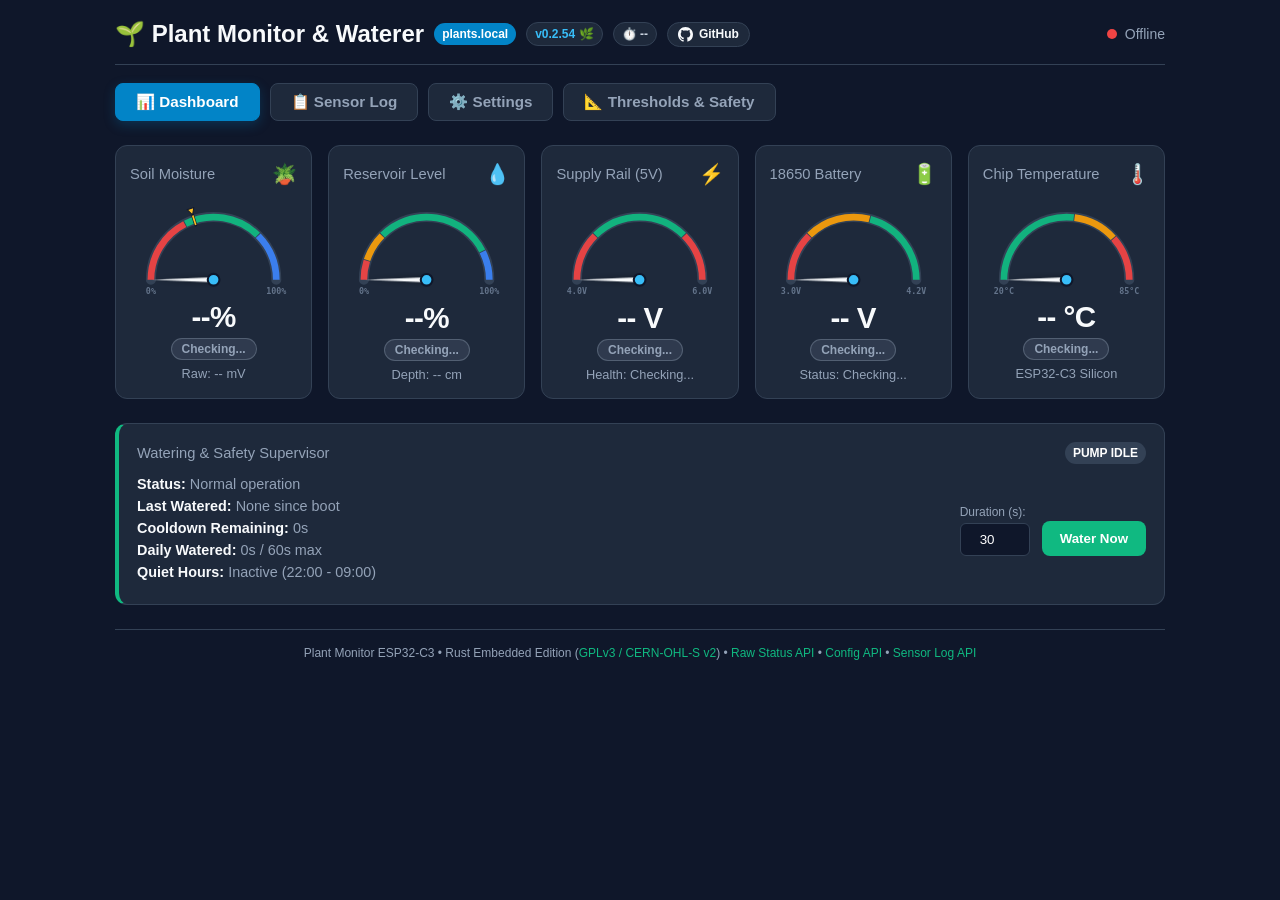
==== commit e4910b6b: "chore: bump firmware to v0.2.54" ====
--- a/data/index.html
+++ b/data/index.html
@@ -27,7 +27,7 @@
             <div class="header-title">
                 <h1>🌱 Plant Monitor & Waterer</h1>
                 <span class="badge" id="host-badge" title="Device mDNS Address">plants.local</span>
-                <span class="badge" id="version-badge" style="background: #1e293b; color: #38bdf8; border: 1px solid #334155; font-size: 0.75rem;">v0.2.53 🌿</span>
+                <span class="badge" id="version-badge" style="background: #1e293b; color: #38bdf8; border: 1px solid #334155; font-size: 0.75rem;">v0.2.54 🌿</span>
                 <span class="badge badge-uptime" id="uptime-badge" title="ESP32 System Uptime">⏱️ --</span>
                 <span class="badge" id="header-ota-badge" style="display: none; background: rgba(16, 185, 129, 0.2); color: #34d399; border: 1px solid rgba(16, 185, 129, 0.4); font-size: 0.75rem; cursor: pointer;" title="New update available! Click to review.">✨ Update: --</span>
                 <a href="https://github.com/thomaslr/plant-esp32" target="_blank" rel="noopener noreferrer" class="github-header-btn" title="View Project on GitHub">
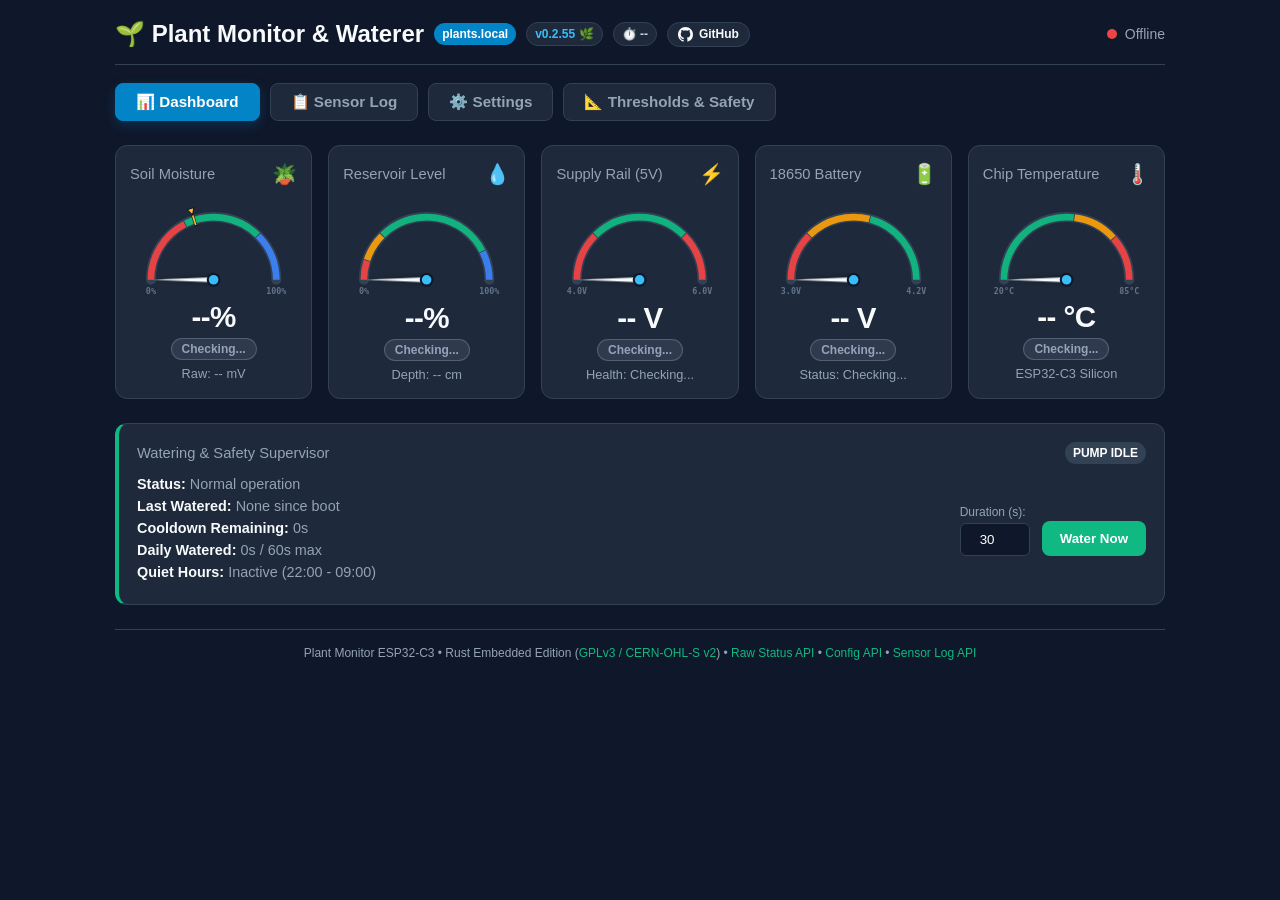
==== commit 45227b7a: "fix(ota): incremental sector erase with known size to prevent watchdog reset (v0.2.55)" ====
--- a/data/index.html
+++ b/data/index.html
@@ -27,7 +27,7 @@
             <div class="header-title">
                 <h1>🌱 Plant Monitor & Waterer</h1>
                 <span class="badge" id="host-badge" title="Device mDNS Address">plants.local</span>
-                <span class="badge" id="version-badge" style="background: #1e293b; color: #38bdf8; border: 1px solid #334155; font-size: 0.75rem;">v0.2.54 🌿</span>
+                <span class="badge" id="version-badge" style="background: #1e293b; color: #38bdf8; border: 1px solid #334155; font-size: 0.75rem;">v0.2.55 🌿</span>
                 <span class="badge badge-uptime" id="uptime-badge" title="ESP32 System Uptime">⏱️ --</span>
                 <span class="badge" id="header-ota-badge" style="display: none; background: rgba(16, 185, 129, 0.2); color: #34d399; border: 1px solid rgba(16, 185, 129, 0.4); font-size: 0.75rem; cursor: pointer;" title="New update available! Click to review.">✨ Update: --</span>
                 <a href="https://github.com/thomaslr/plant-esp32" target="_blank" rel="noopener noreferrer" class="github-header-btn" title="View Project on GitHub">
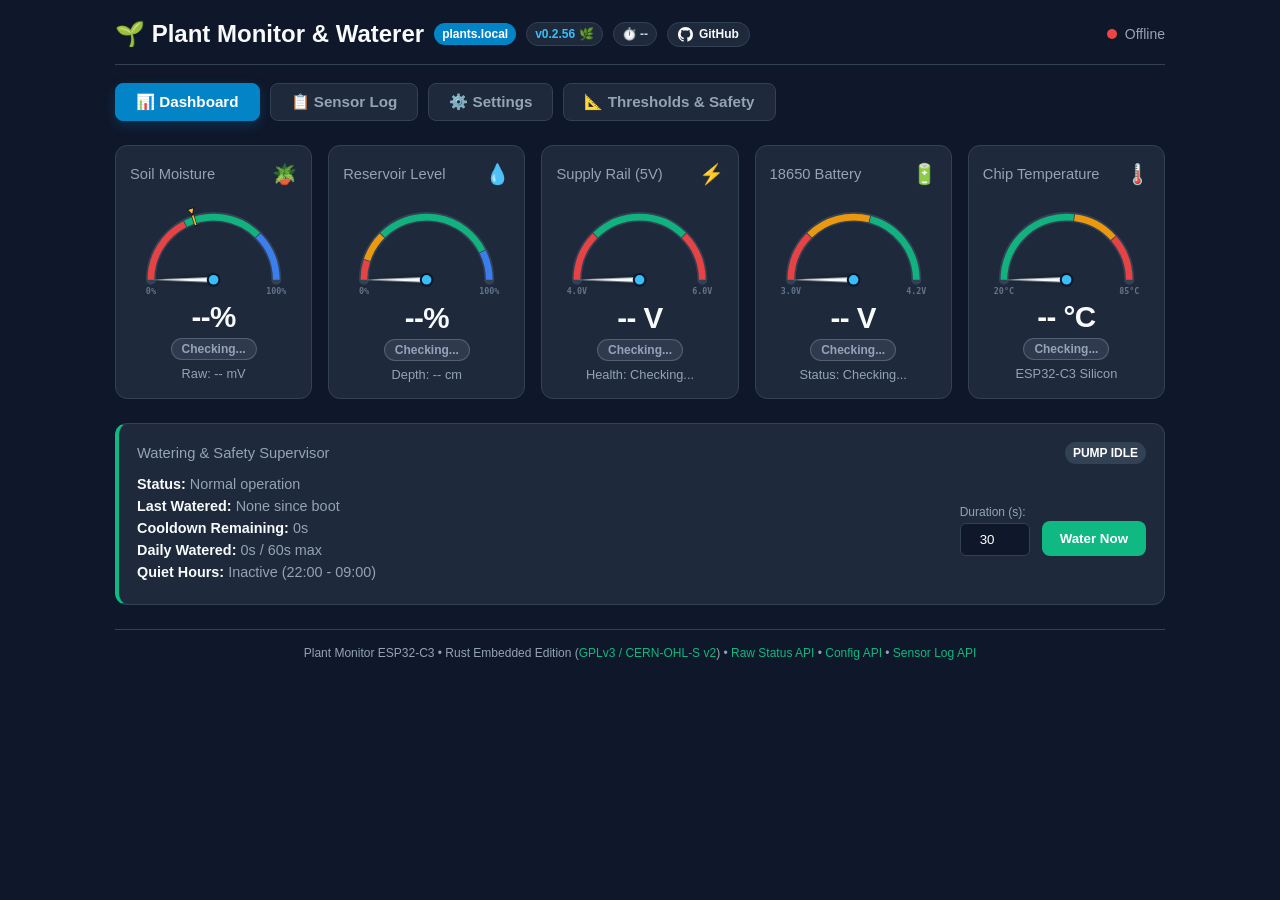
==== commit 02251513: "chore: bump firmware to v0.2.56 (mbedTLS heap optimization for GitHub OTA)" ====
--- a/data/index.html
+++ b/data/index.html
@@ -27,7 +27,7 @@
             <div class="header-title">
                 <h1>🌱 Plant Monitor & Waterer</h1>
                 <span class="badge" id="host-badge" title="Device mDNS Address">plants.local</span>
-                <span class="badge" id="version-badge" style="background: #1e293b; color: #38bdf8; border: 1px solid #334155; font-size: 0.75rem;">v0.2.55 🌿</span>
+                <span class="badge" id="version-badge" style="background: #1e293b; color: #38bdf8; border: 1px solid #334155; font-size: 0.75rem;">v0.2.56 🌿</span>
                 <span class="badge badge-uptime" id="uptime-badge" title="ESP32 System Uptime">⏱️ --</span>
                 <span class="badge" id="header-ota-badge" style="display: none; background: rgba(16, 185, 129, 0.2); color: #34d399; border: 1px solid rgba(16, 185, 129, 0.4); font-size: 0.75rem; cursor: pointer;" title="New update available! Click to review.">✨ Update: --</span>
                 <a href="https://github.com/thomaslr/plant-esp32" target="_blank" rel="noopener noreferrer" class="github-header-btn" title="View Project on GitHub">
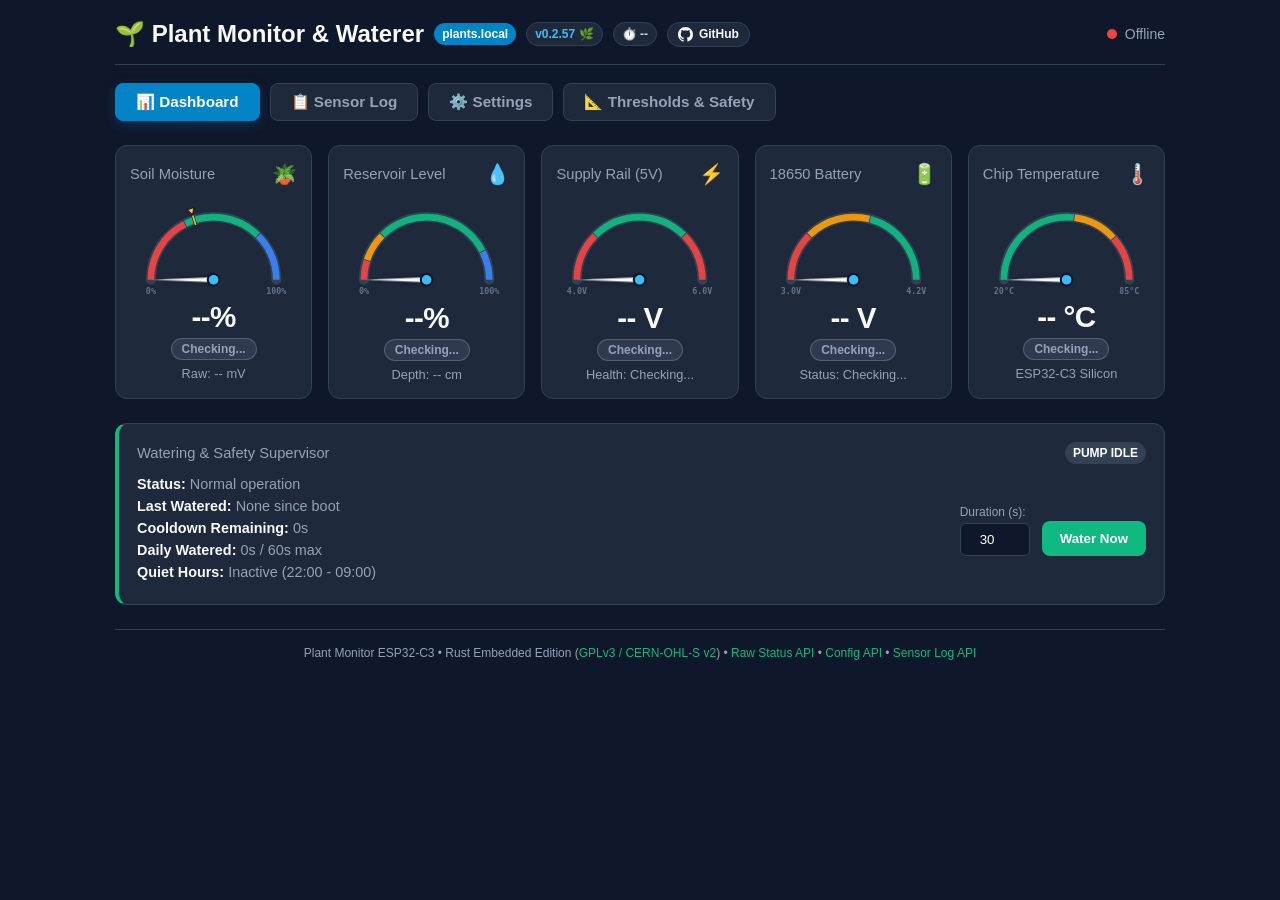
==== commit 5f9c5e2d: "chore: bump firmware to v0.2.57 (pause sensor NVS writes during OTA)" ====
--- a/data/index.html
+++ b/data/index.html
@@ -27,7 +27,7 @@
             <div class="header-title">
                 <h1>🌱 Plant Monitor & Waterer</h1>
                 <span class="badge" id="host-badge" title="Device mDNS Address">plants.local</span>
-                <span class="badge" id="version-badge" style="background: #1e293b; color: #38bdf8; border: 1px solid #334155; font-size: 0.75rem;">v0.2.56 🌿</span>
+                <span class="badge" id="version-badge" style="background: #1e293b; color: #38bdf8; border: 1px solid #334155; font-size: 0.75rem;">v0.2.57 🌿</span>
                 <span class="badge badge-uptime" id="uptime-badge" title="ESP32 System Uptime">⏱️ --</span>
                 <span class="badge" id="header-ota-badge" style="display: none; background: rgba(16, 185, 129, 0.2); color: #34d399; border: 1px solid rgba(16, 185, 129, 0.4); font-size: 0.75rem; cursor: pointer;" title="New update available! Click to review.">✨ Update: --</span>
                 <a href="https://github.com/thomaslr/plant-esp32" target="_blank" rel="noopener noreferrer" class="github-header-btn" title="View Project on GitHub">
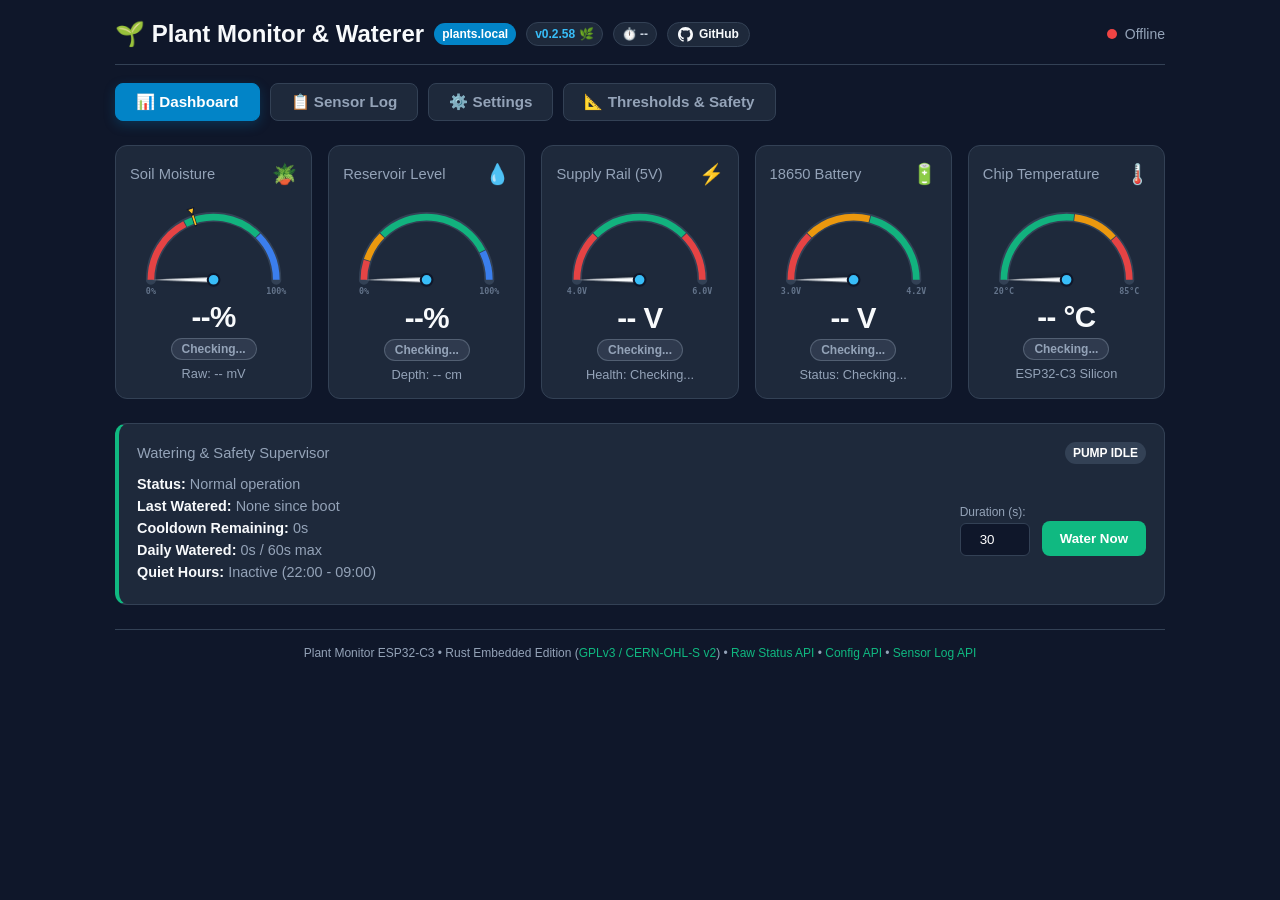
==== commit 7f315ef1: "chore: bump firmware to v0.2.58 (free 20 KB heap for GitHub OTA TLS streaming)" ====
--- a/data/index.html
+++ b/data/index.html
@@ -27,7 +27,7 @@
             <div class="header-title">
                 <h1>🌱 Plant Monitor & Waterer</h1>
                 <span class="badge" id="host-badge" title="Device mDNS Address">plants.local</span>
-                <span class="badge" id="version-badge" style="background: #1e293b; color: #38bdf8; border: 1px solid #334155; font-size: 0.75rem;">v0.2.57 🌿</span>
+                <span class="badge" id="version-badge" style="background: #1e293b; color: #38bdf8; border: 1px solid #334155; font-size: 0.75rem;">v0.2.58 🌿</span>
                 <span class="badge badge-uptime" id="uptime-badge" title="ESP32 System Uptime">⏱️ --</span>
                 <span class="badge" id="header-ota-badge" style="display: none; background: rgba(16, 185, 129, 0.2); color: #34d399; border: 1px solid rgba(16, 185, 129, 0.4); font-size: 0.75rem; cursor: pointer;" title="New update available! Click to review.">✨ Update: --</span>
                 <a href="https://github.com/thomaslr/plant-esp32" target="_blank" rel="noopener noreferrer" class="github-header-btn" title="View Project on GitHub">
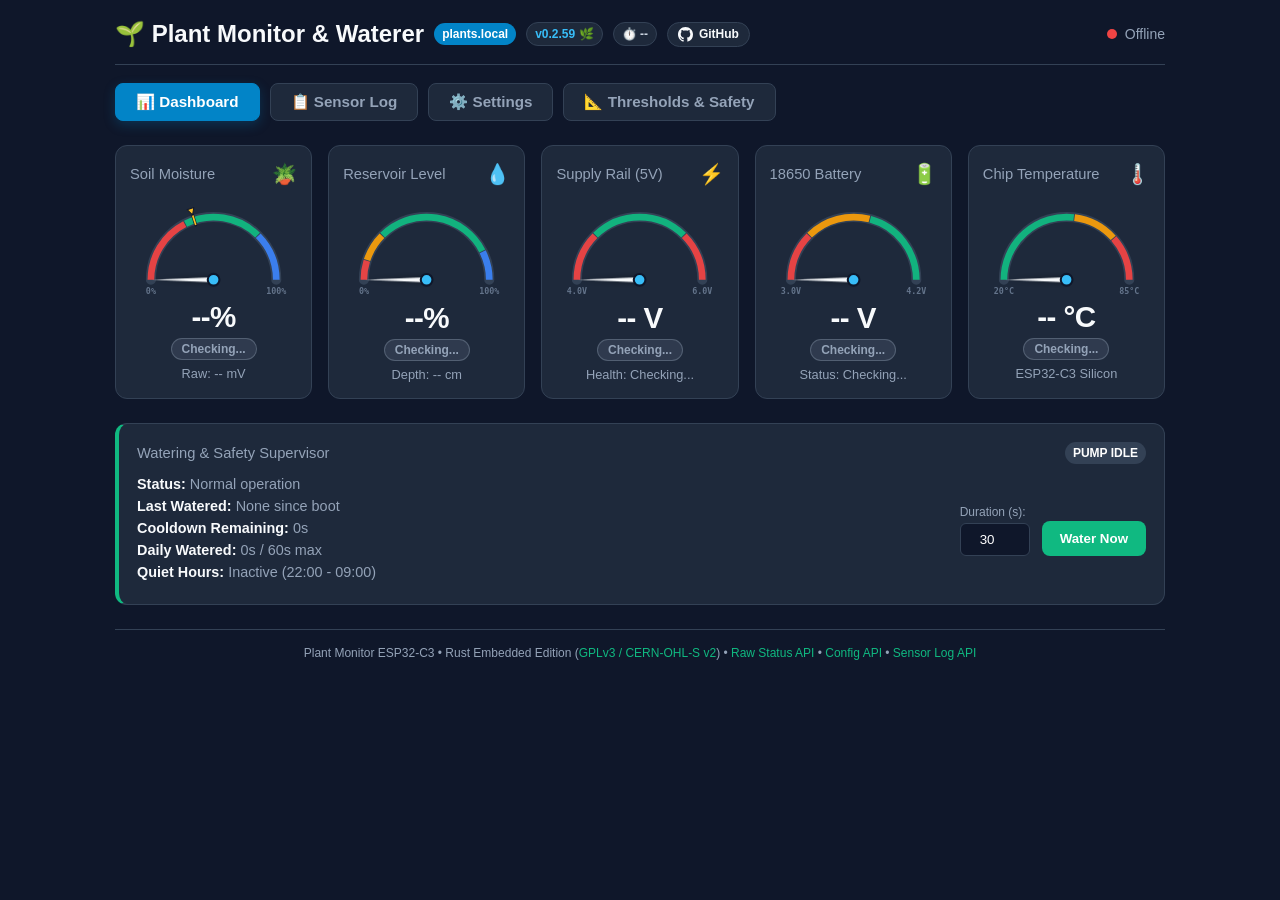
==== commit 3f824e4c: "chore: bump firmware to v0.2.59 (reduce history capacity to 10 records)" ====
--- a/data/index.html
+++ b/data/index.html
@@ -27,7 +27,7 @@
             <div class="header-title">
                 <h1>🌱 Plant Monitor & Waterer</h1>
                 <span class="badge" id="host-badge" title="Device mDNS Address">plants.local</span>
-                <span class="badge" id="version-badge" style="background: #1e293b; color: #38bdf8; border: 1px solid #334155; font-size: 0.75rem;">v0.2.58 🌿</span>
+                <span class="badge" id="version-badge" style="background: #1e293b; color: #38bdf8; border: 1px solid #334155; font-size: 0.75rem;">v0.2.59 🌿</span>
                 <span class="badge badge-uptime" id="uptime-badge" title="ESP32 System Uptime">⏱️ --</span>
                 <span class="badge" id="header-ota-badge" style="display: none; background: rgba(16, 185, 129, 0.2); color: #34d399; border: 1px solid rgba(16, 185, 129, 0.4); font-size: 0.75rem; cursor: pointer;" title="New update available! Click to review.">✨ Update: --</span>
                 <a href="https://github.com/thomaslr/plant-esp32" target="_blank" rel="noopener noreferrer" class="github-header-btn" title="View Project on GitHub">
@@ -398,16 +398,13 @@
                 <div class="log-header">
                     <div style="display: flex; align-items: center; gap: 12px; flex-wrap: wrap;">
                         <h3 style="margin: 0;">Recent Telemetry Readings</h3>
-                        <span id="log-count-badge" class="badge" style="background: #1e293b; color: #38bdf8; border: 1px solid #334155; font-size: 0.75rem;">Capacity: 150 in Flash</span>
+                        <span id="log-count-badge" class="badge" style="background: #1e293b; color: #38bdf8; border: 1px solid #334155; font-size: 0.75rem;">Capacity: 10 in Flash</span>
                     </div>
                     <div style="display: flex; align-items: center; gap: 8px;">
                         <label for="select-log-limit" style="font-size: 0.85rem; color: #94a3b8; margin: 0;">Show:</label>
                         <select id="select-log-limit" style="background: #1e293b; color: #f8fafc; border: 1px solid #334155; border-radius: 6px; padding: 4px 8px; font-size: 0.85rem;">
-                            <option value="15">15 readings</option>
-                            <option value="30">30 readings</option>
-                            <option value="50" selected>50 readings</option>
-                            <option value="100">100 readings</option>
-                            <option value="150">150 readings (max)</option>
+                            <option value="5">5 readings</option>
+                            <option value="10" selected>10 readings (max)</option>
                         </select>
                         <button id="btn-refresh-logs" class="btn btn-small">Refresh</button>
                     </div>
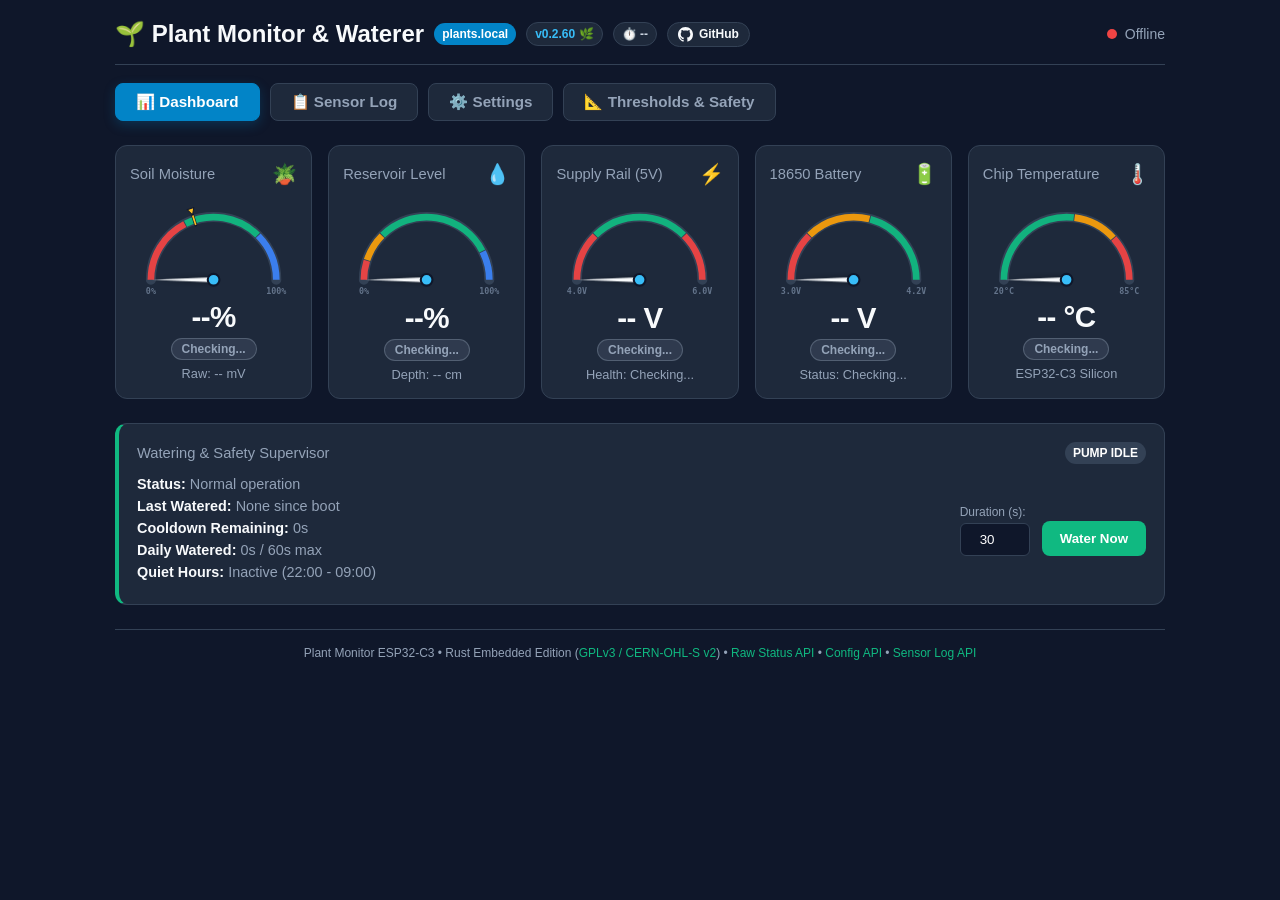
==== commit 9b344b19: "chore: bump firmware to v0.2.60 (HTTP Wi-Fi wake, ETag/Content-Length, 5-blip HTTP LED flutter)" ====
--- a/data/index.html
+++ b/data/index.html
@@ -27,7 +27,7 @@
             <div class="header-title">
                 <h1>🌱 Plant Monitor & Waterer</h1>
                 <span class="badge" id="host-badge" title="Device mDNS Address">plants.local</span>
-                <span class="badge" id="version-badge" style="background: #1e293b; color: #38bdf8; border: 1px solid #334155; font-size: 0.75rem;">v0.2.59 🌿</span>
+                <span class="badge" id="version-badge" style="background: #1e293b; color: #38bdf8; border: 1px solid #334155; font-size: 0.75rem;">v0.2.60 🌿</span>
                 <span class="badge badge-uptime" id="uptime-badge" title="ESP32 System Uptime">⏱️ --</span>
                 <span class="badge" id="header-ota-badge" style="display: none; background: rgba(16, 185, 129, 0.2); color: #34d399; border: 1px solid rgba(16, 185, 129, 0.4); font-size: 0.75rem; cursor: pointer;" title="New update available! Click to review.">✨ Update: --</span>
                 <a href="https://github.com/thomaslr/plant-esp32" target="_blank" rel="noopener noreferrer" class="github-header-btn" title="View Project on GitHub">
